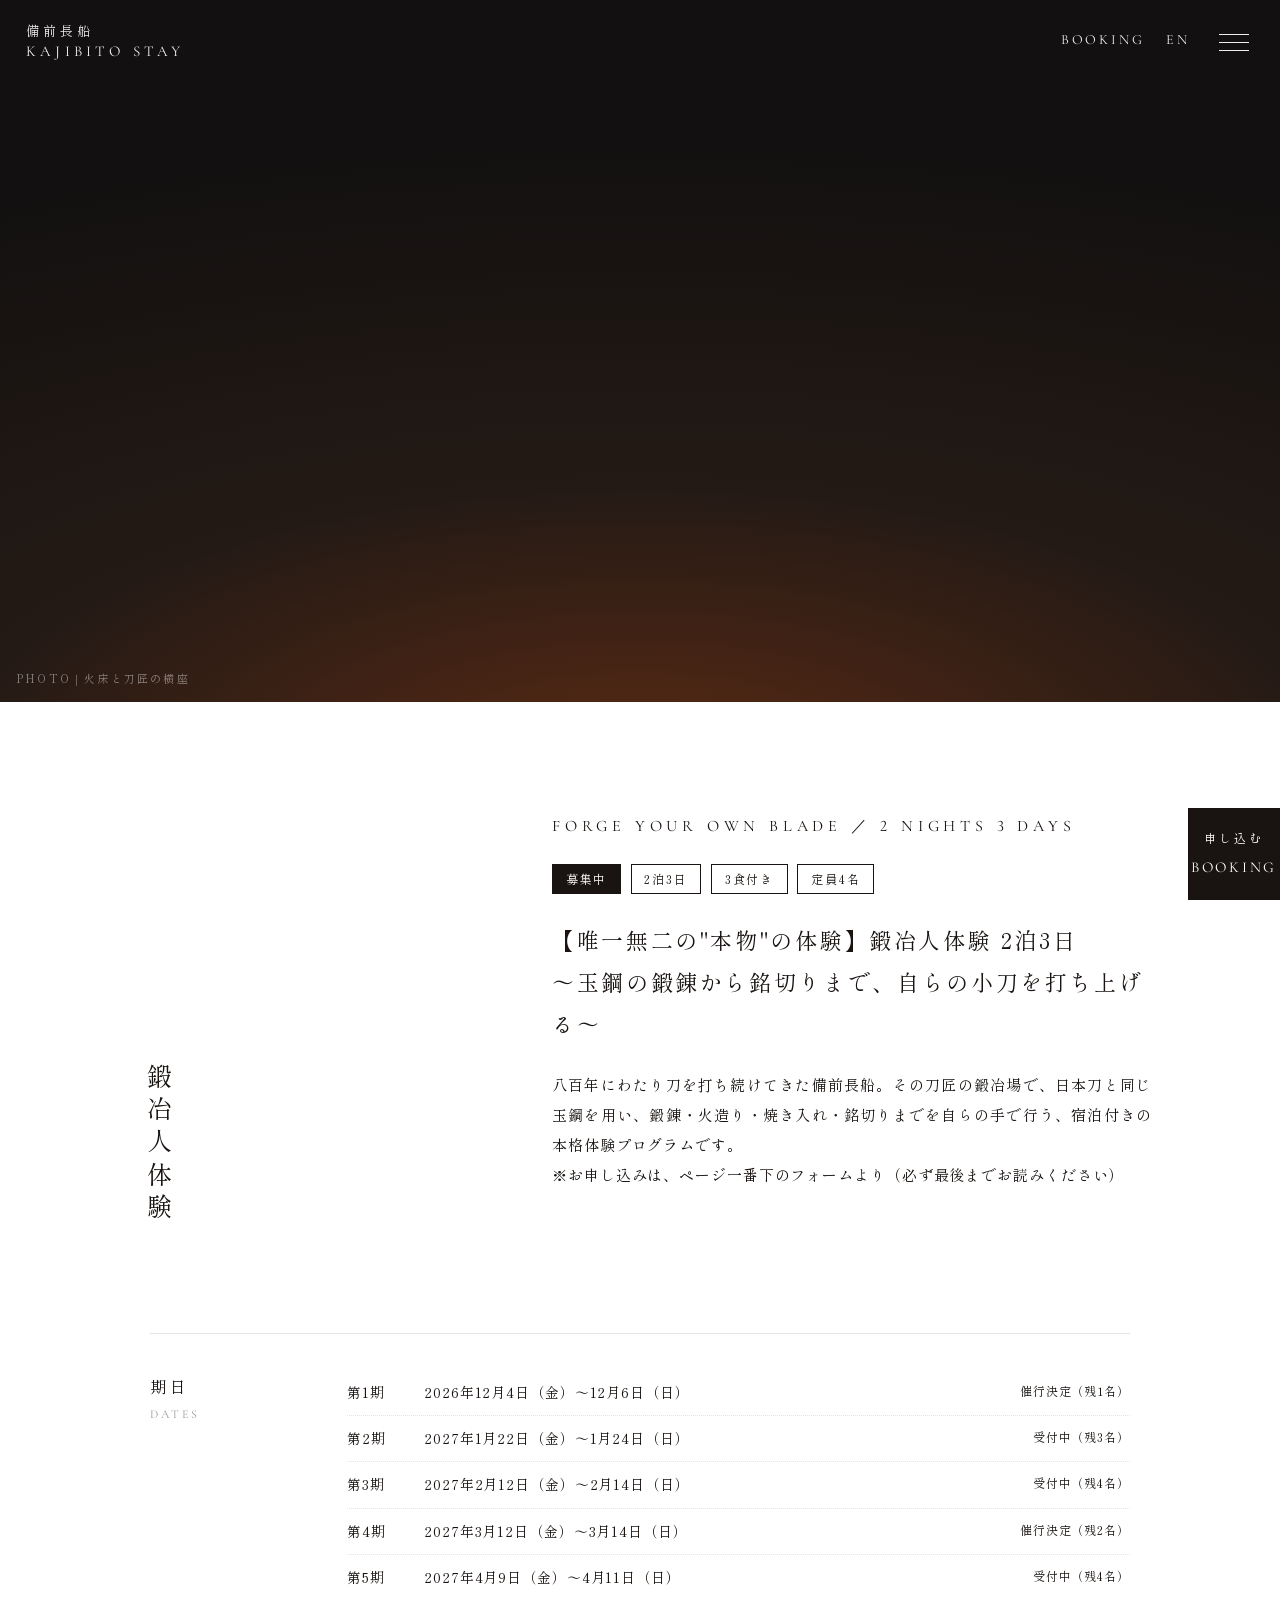
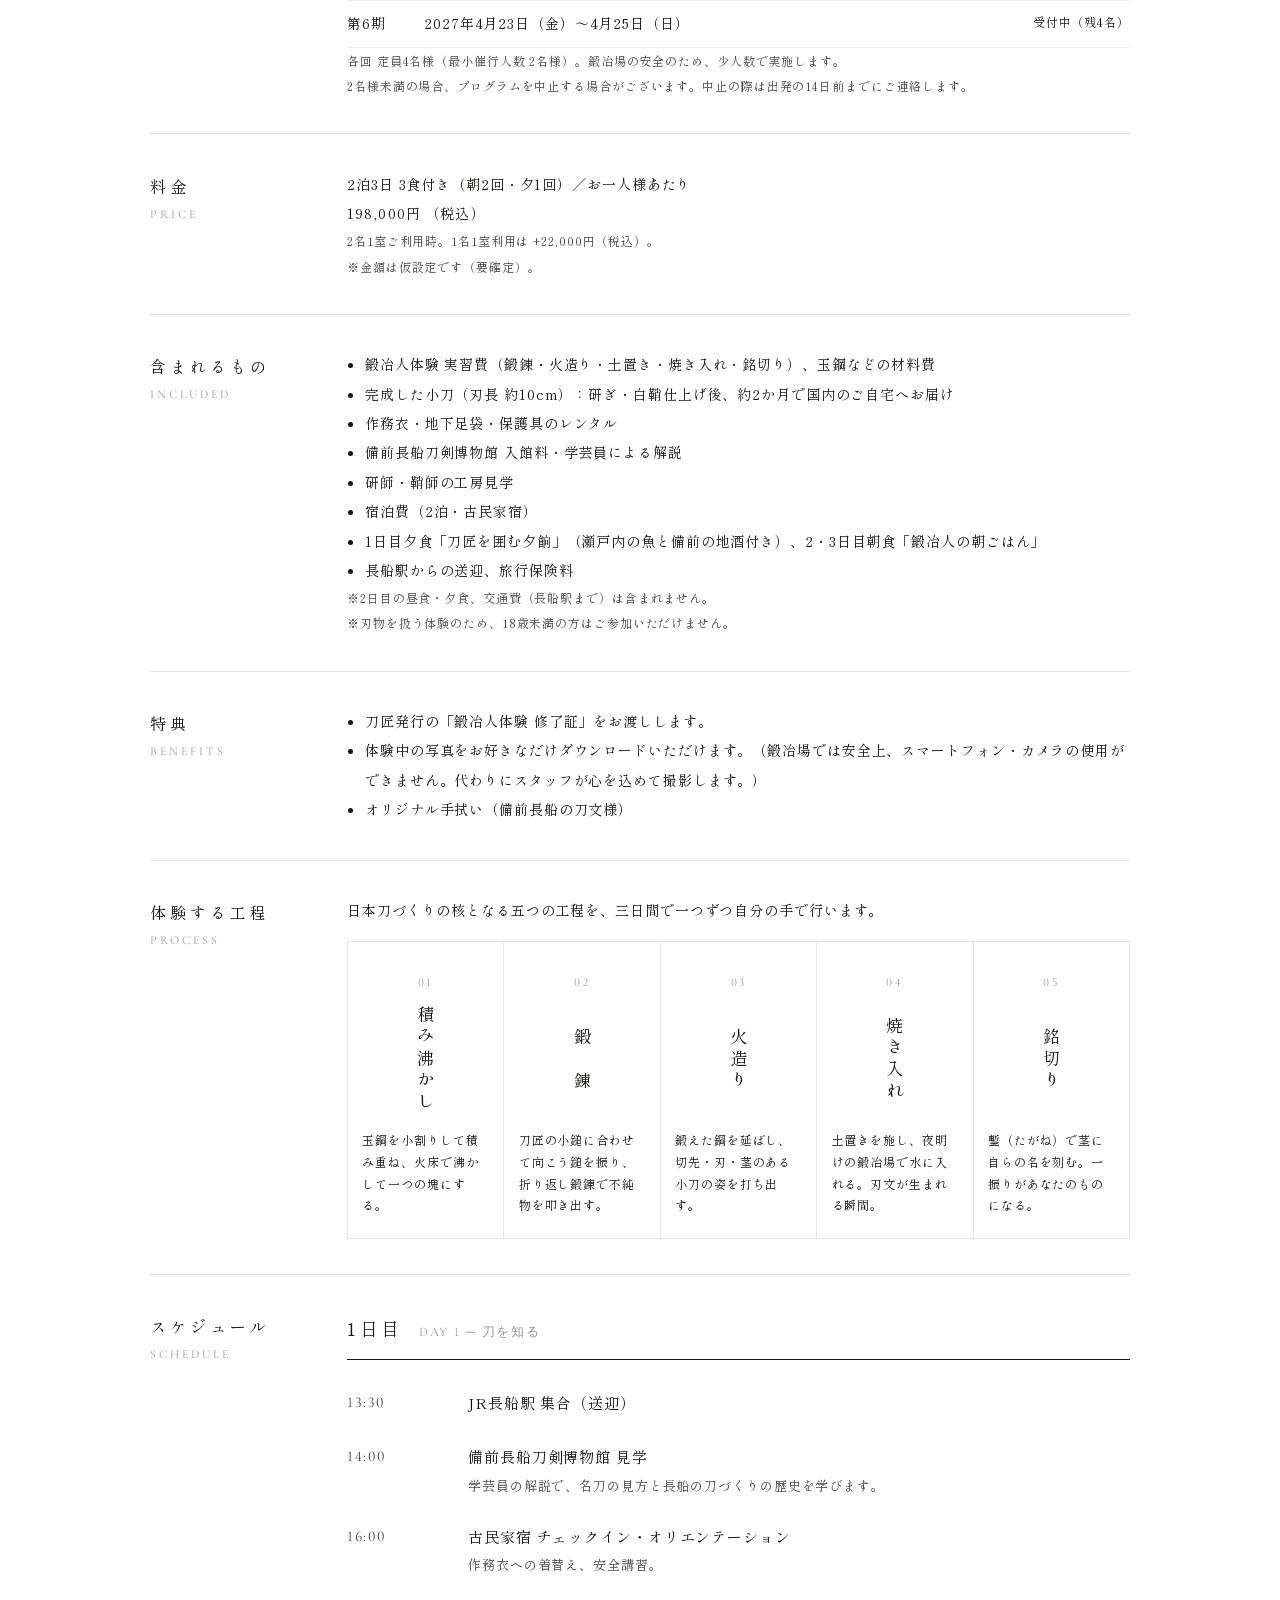
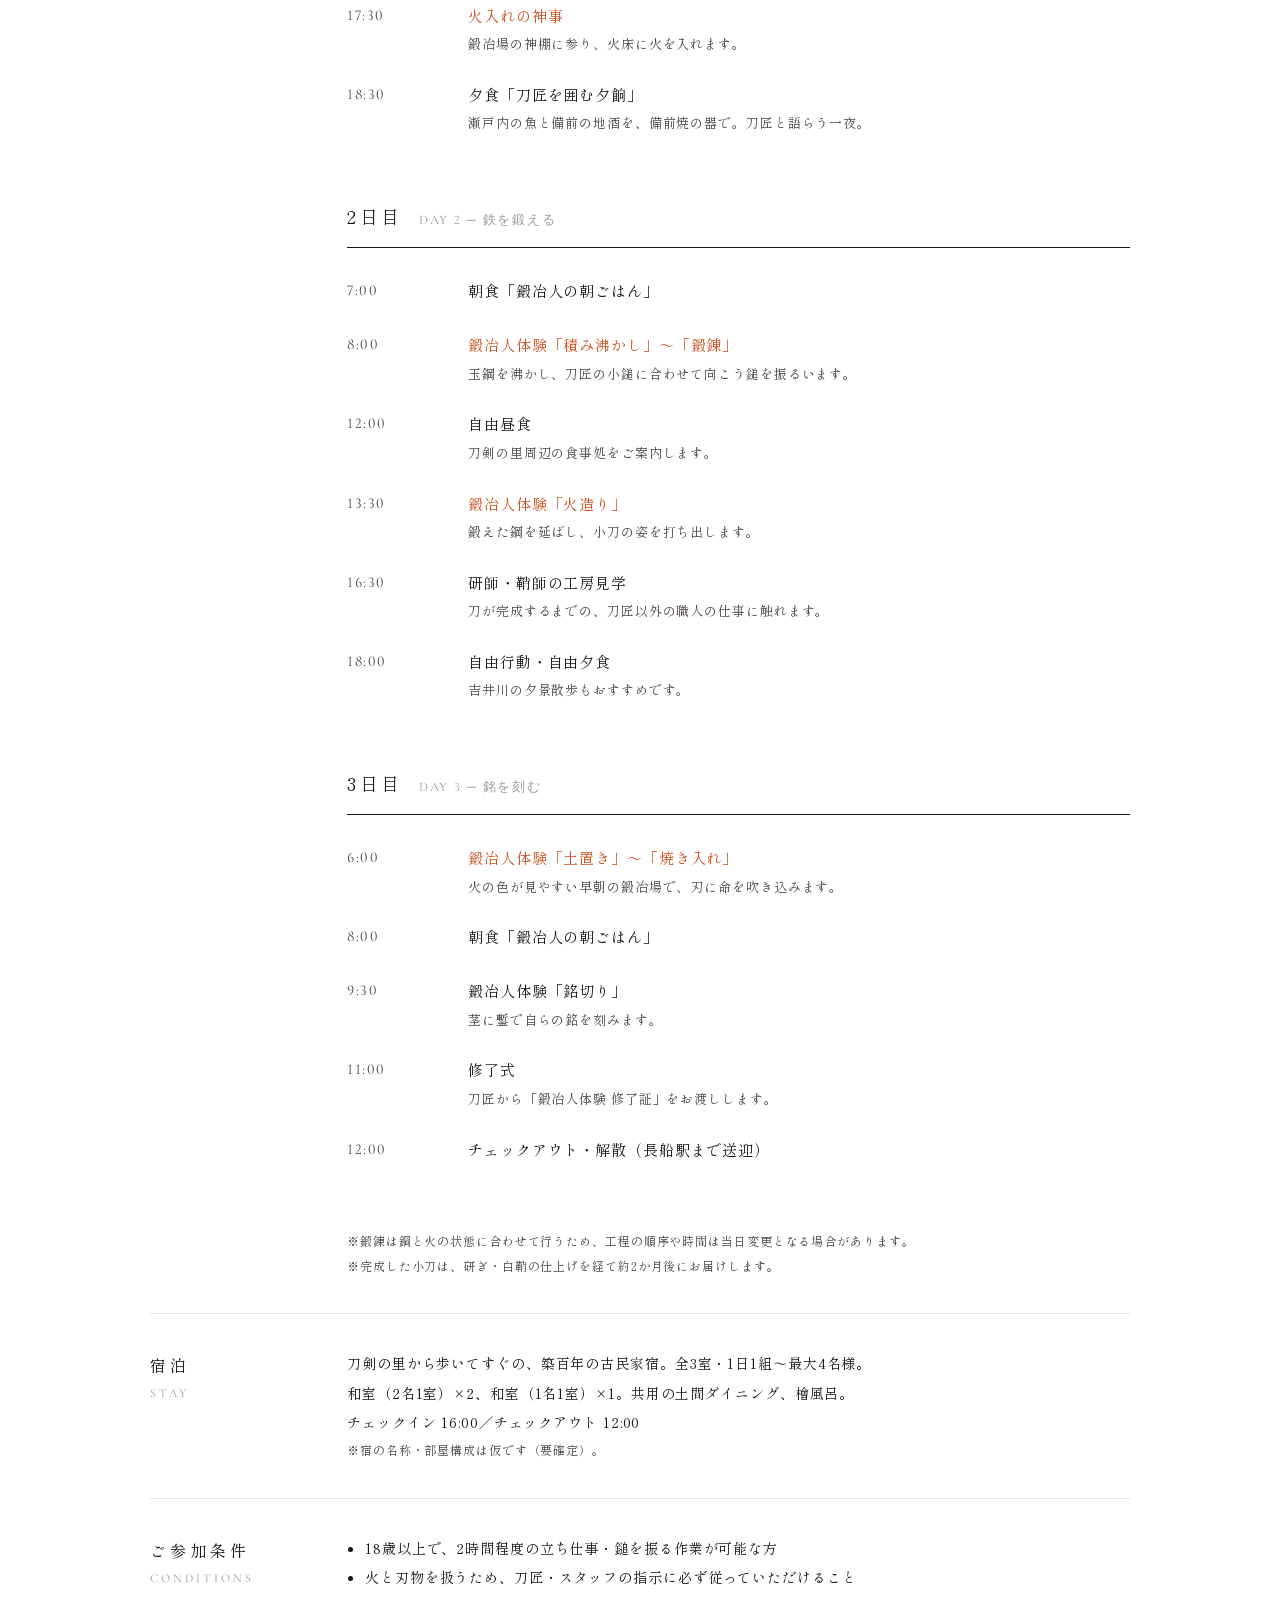
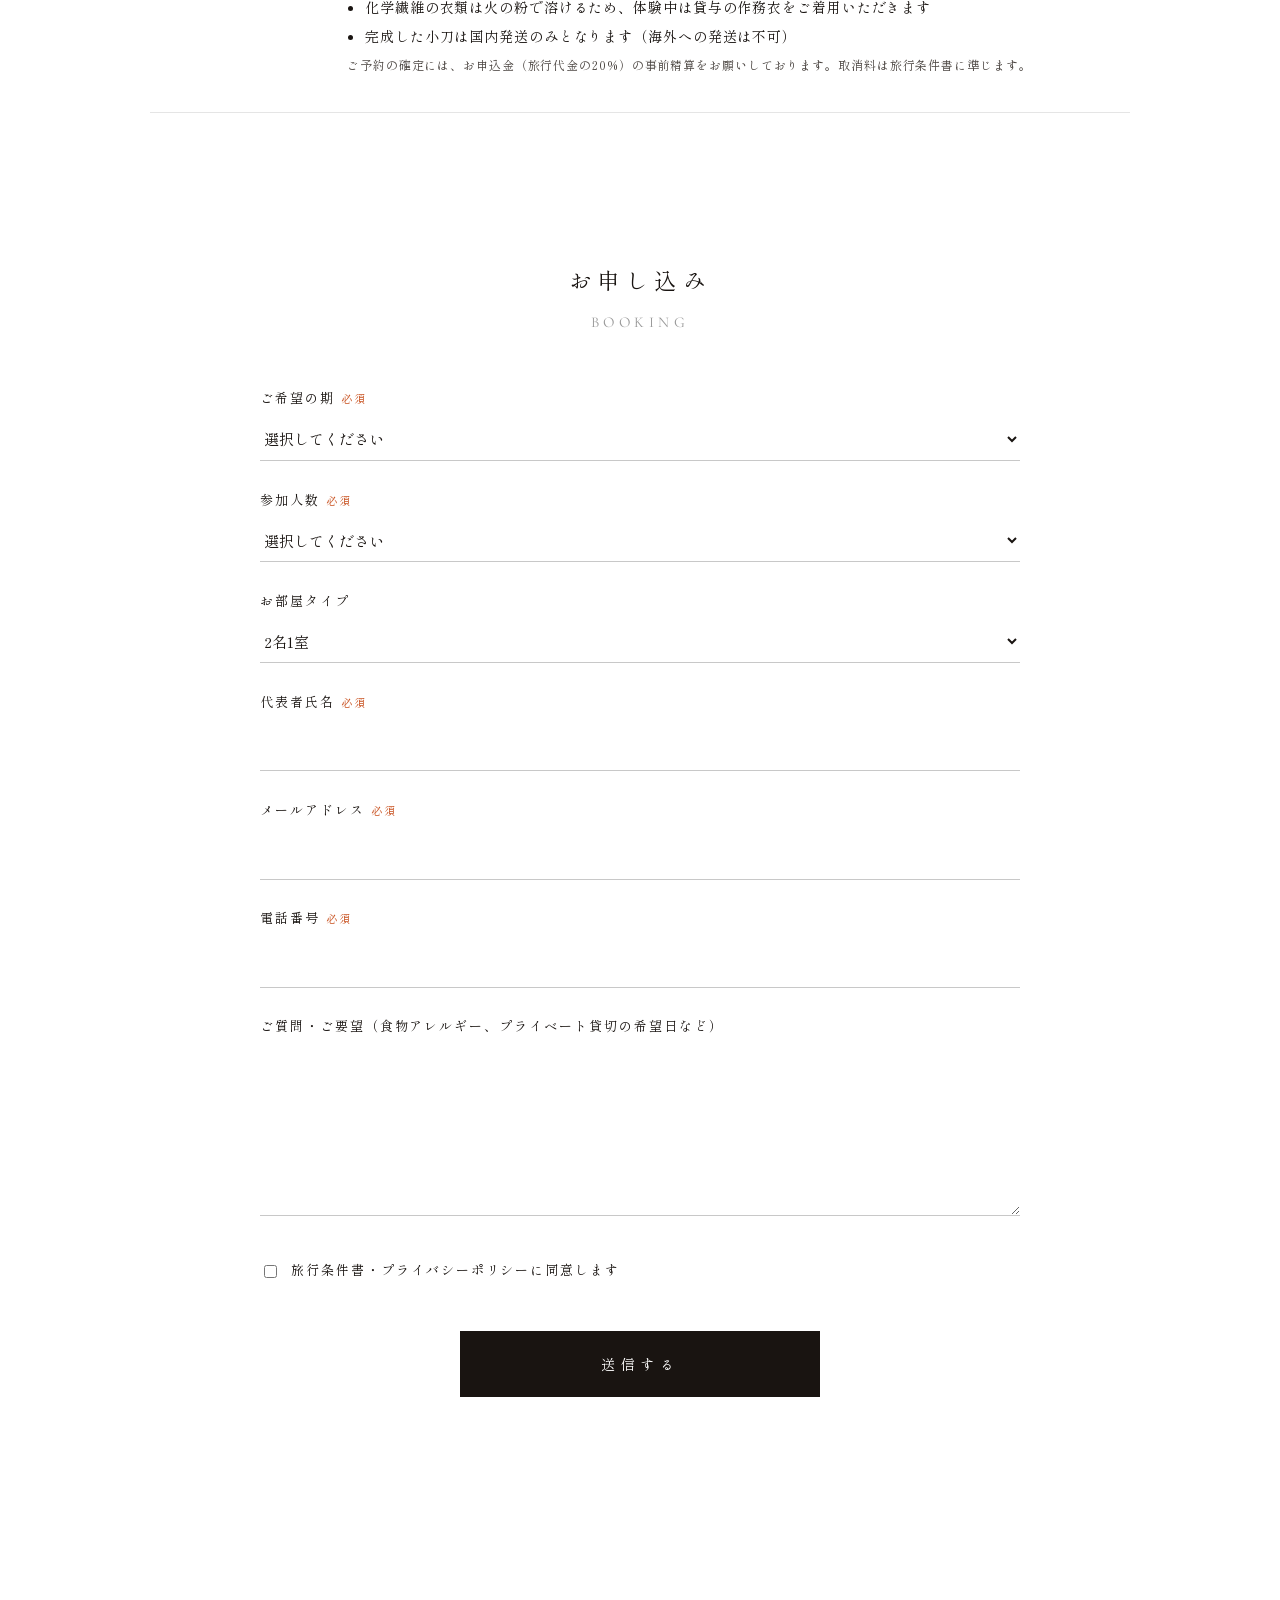
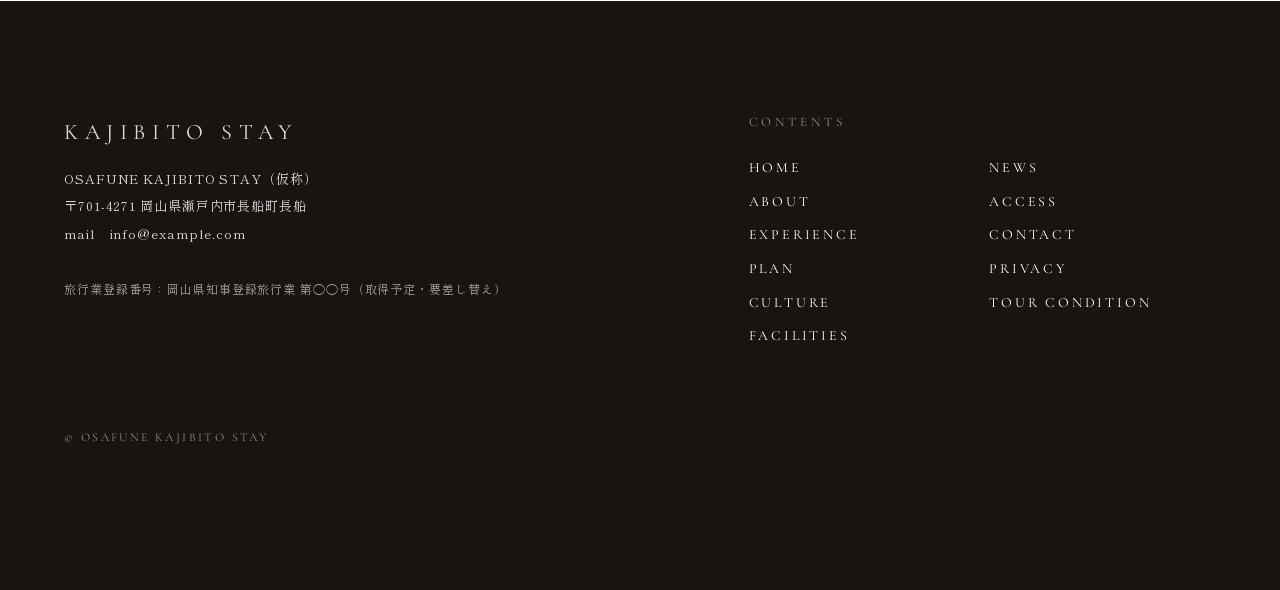
==== plan.html @ 9e9fef0a "備前長船 鍛冶人体験 2泊3日 販売サイト（初版） Co-Authored-By: Claude Opus 5.5 <noreply@anthropic.com>" ====
<!doctype html>
<html lang="ja">
<head>
<meta charset="utf-8">
<meta name="viewport" content="width=device-width, initial-scale=1">
<title>鍛冶人体験 2泊3日 | OSAFUNE KAJIBITO STAY</title>
<meta name="description" content="備前長船の刀匠の鍛冶場で玉鋼を鍛え、自らの小刀を打ち上げる2泊3日の宿泊付き体験プラン。日程・料金・スケジュール・お申し込み。">
<link rel="preconnect" href="https://fonts.googleapis.com">
<link rel="preconnect" href="https://fonts.gstatic.com" crossorigin>
<link href="https://fonts.googleapis.com/css2?family=Cormorant+Garamond:wght@400;500&family=Shippori+Mincho:wght@400;500&display=swap" rel="stylesheet">
<link rel="stylesheet" href="css/style.css">
</head>
<body>

<a class="logo-mark" href="index.html" aria-label="OSAFUNE KAJIBITO STAY ホーム">
  <span class="logo-ja">備前長船</span>
  <span class="logo-en">KAJIBITO STAY</span>
</a>
<nav class="top-links" aria-label="クイックリンク">
  <a href="#entry">BOOKING</a>
  <a href="#" title="英語版は準備中">EN</a>
</nav>

<input class="drawer-check" id="drawerCheck" type="checkbox">
<label class="drawer-icon" for="drawerCheck" aria-label="メニュー"><span></span></label>
<label class="drawer-overlay" for="drawerCheck"></label>
<nav class="drawer-menu" aria-label="メインメニュー">
  <ul>
    <li><a href="index.html">HOME <small>トップ</small></a></li>
    <li><a href="index.html#about">ABOUT <small>鍛冶人ステイとは</small></a></li>
    <li><a href="index.html#experience">EXPERIENCE <small>鍛冶人体験</small></a></li>
    <li><a href="plan.html">PLAN <small>2泊3日プラン</small></a></li>
    <li><a href="index.html#culture">CULTURE <small>刀剣文化</small></a></li>
    <li><a href="index.html#facilities">FACILITIES <small>施設案内</small></a></li>
    <li><a href="index.html#news">NEWS <small>お知らせ</small></a></li>
    <li><a href="#entry">BOOKING <small>お申し込み</small></a></li>
    <li><a href="index.html#access">ACCESS <small>交通案内</small></a></li>
    <li><a href="#entry">CONTACT <small>お問い合わせ</small></a></li>
  </ul>
  <ul class="drawer-sns">
    <li><a href="#">instagram</a></li>
    <li><a href="#">facebook</a></li>
  </ul>
</nav>

<a id="booking-btn" href="#entry">
  <span class="b-ja">申し込む</span>
  <span class="b-en">BOOKING</span>
</a>

<main>

  <section class="page-hero">
    <div class="photo" style="--img:url(images/plan-hero.jpg)" data-label="PHOTO｜火床と刀匠の横座"></div>
  </section>

  <section class="page-head">
    <h2 class="tategaki-title fade">鍛冶人体験</h2>
    <div class="text-body fade">
      <p class="sub-en">FORGE YOUR OWN BLADE ／ 2 NIGHTS 3 DAYS</p>
      <div class="badge-row">
        <span class="badge fill">募集中</span>
        <span class="badge">2泊3日</span>
        <span class="badge">3食付き</span>
        <span class="badge">定員4名</span>
      </div>
      <h1>【唯一無二の"本物"の体験】鍛冶人体験 2泊3日<br>〜玉鋼の鍛錬から銘切りまで、自らの小刀を打ち上げる〜</h1>
      <p class="lead">
        八百年にわたり刀を打ち続けてきた備前長船。その刀匠の鍛冶場で、日本刀と同じ玉鋼を用い、鍛錬・火造り・焼き入れ・銘切りまでを自らの手で行う、宿泊付きの本格体験プログラムです。<br>
        ※お申し込みは、ページ一番下のフォームより（必ず最後までお読みください）
      </p>
    </div>
  </section>

  <div class="detail">

    <div class="detail-row fade" id="term">
      <h2>期日<small>DATES</small></h2>
      <div>
        <ul class="term-list">
          <li><span>第1期</span><span>2026年12月4日（金）〜12月6日（日）</span><span class="state">催行決定（残1名）</span></li>
          <li><span>第2期</span><span>2027年1月22日（金）〜1月24日（日）</span><span class="state">受付中（残3名）</span></li>
          <li><span>第3期</span><span>2027年2月12日（金）〜2月14日（日）</span><span class="state">受付中（残4名）</span></li>
          <li><span>第4期</span><span>2027年3月12日（金）〜3月14日（日）</span><span class="state">催行決定（残2名）</span></li>
          <li><span>第5期</span><span>2027年4月9日（金）〜4月11日（日）</span><span class="state">受付中（残4名）</span></li>
          <li><span>第6期</span><span>2027年4月23日（金）〜4月25日（日）</span><span class="state">受付中（残4名）</span></li>
        </ul>
        <p class="note">各回 定員4名様（最小催行人数 2名様）。鍛冶場の安全のため、少人数で実施します。<br>2名様未満の場合、プログラムを中止する場合がございます。中止の際は出発の14日前までにご連絡します。</p>
      </div>
    </div>

    <div class="detail-row fade">
      <h2>料金<small>PRICE</small></h2>
      <div>
        <p>2泊3日 3食付き（朝2回・夕1回）／お一人様あたり</p>
        <p class="price">198,000円<small>（税込）</small></p>
        <p class="note">2名1室ご利用時。1名1室利用は +22,000円（税込）。<br>※金額は仮設定です（要確定）。</p>
      </div>
    </div>

    <div class="detail-row fade">
      <h2>含まれるもの<small>INCLUDED</small></h2>
      <div>
        <ul>
          <li>鍛冶人体験 実習費（鍛錬・火造り・土置き・焼き入れ・銘切り）、玉鋼などの材料費</li>
          <li>完成した小刀（刃長 約10cm）：研ぎ・白鞘仕上げ後、約2か月で国内のご自宅へお届け</li>
          <li>作務衣・地下足袋・保護具のレンタル</li>
          <li>備前長船刀剣博物館 入館料・学芸員による解説</li>
          <li>研師・鞘師の工房見学</li>
          <li>宿泊費（2泊・古民家宿）</li>
          <li>1日目夕食「刀匠を囲む夕餉」（瀬戸内の魚と備前の地酒付き）、2・3日目朝食「鍛冶人の朝ごはん」</li>
          <li>長船駅からの送迎、旅行保険料</li>
        </ul>
        <p class="note">※2日目の昼食・夕食、交通費（長船駅まで）は含まれません。<br>※刃物を扱う体験のため、18歳未満の方はご参加いただけません。</p>
      </div>
    </div>

    <div class="detail-row fade">
      <h2>特典<small>BENEFITS</small></h2>
      <div>
        <ul>
          <li>刀匠発行の「鍛冶人体験 修了証」をお渡しします。</li>
          <li>体験中の写真をお好きなだけダウンロードいただけます。（鍛冶場では安全上、スマートフォン・カメラの使用ができません。代わりにスタッフが心を込めて撮影します。）</li>
          <li>オリジナル手拭い（備前長船の刀文様）</li>
        </ul>
      </div>
    </div>

    <div class="detail-row fade">
      <h2>体験する工程<small>PROCESS</small></h2>
      <div>
        <p>日本刀づくりの核となる五つの工程を、三日間で一つずつ自分の手で行います。</p>
        <div class="process">
          <div><span class="num">01</span><h4>積み沸かし</h4><p>玉鋼を小割りして積み重ね、火床で沸かして一つの塊にする。</p></div>
          <div><span class="num">02</span><h4>鍛　錬</h4><p>刀匠の小鎚に合わせて向こう鎚を振り、折り返し鍛錬で不純物を叩き出す。</p></div>
          <div><span class="num">03</span><h4>火造り</h4><p>鍛えた鋼を延ばし、切先・刃・茎のある小刀の姿を打ち出す。</p></div>
          <div><span class="num">04</span><h4>焼き入れ</h4><p>土置きを施し、夜明けの鍛冶場で水に入れる。刃文が生まれる瞬間。</p></div>
          <div><span class="num">05</span><h4>銘切り</h4><p>鏨（たがね）で茎に自らの名を刻む。一振りがあなたのものになる。</p></div>
        </div>
      </div>
    </div>

    <div class="detail-row fade" id="schedule">
      <h2>スケジュール<small>SCHEDULE</small></h2>
      <div>
        <div class="schedule-day">
          <h3>1日目 <span class="en">DAY 1 ─ 刀を知る</span></h3>
          <ul class="tl">
            <li><time>13:30</time><div><strong>JR長船駅 集合（送迎）</strong></div></li>
            <li><time>14:00</time><div><strong>備前長船刀剣博物館 見学</strong><span>学芸員の解説で、名刀の見方と長船の刀づくりの歴史を学びます。</span></div></li>
            <li><time>16:00</time><div><strong>古民家宿 チェックイン・オリエンテーション</strong><span>作務衣への着替え、安全講習。</span></div></li>
            <li class="ember"><time>17:30</time><div><strong>火入れの神事</strong><span>鍛冶場の神棚に参り、火床に火を入れます。</span></div></li>
            <li><time>18:30</time><div><strong>夕食「刀匠を囲む夕餉」</strong><span>瀬戸内の魚と備前の地酒を、備前焼の器で。刀匠と語らう一夜。</span></div></li>
          </ul>
        </div>
        <div class="schedule-day">
          <h3>2日目 <span class="en">DAY 2 ─ 鉄を鍛える</span></h3>
          <ul class="tl">
            <li><time>7:00</time><div><strong>朝食「鍛冶人の朝ごはん」</strong></div></li>
            <li class="ember"><time>8:00</time><div><strong>鍛冶人体験「積み沸かし」〜「鍛錬」</strong><span>玉鋼を沸かし、刀匠の小鎚に合わせて向こう鎚を振るいます。</span></div></li>
            <li><time>12:00</time><div><strong>自由昼食</strong><span>刀剣の里周辺の食事処をご案内します。</span></div></li>
            <li class="ember"><time>13:30</time><div><strong>鍛冶人体験「火造り」</strong><span>鍛えた鋼を延ばし、小刀の姿を打ち出します。</span></div></li>
            <li><time>16:30</time><div><strong>研師・鞘師の工房見学</strong><span>刀が完成するまでの、刀匠以外の職人の仕事に触れます。</span></div></li>
            <li><time>18:00</time><div><strong>自由行動・自由夕食</strong><span>吉井川の夕景散歩もおすすめです。</span></div></li>
          </ul>
        </div>
        <div class="schedule-day">
          <h3>3日目 <span class="en">DAY 3 ─ 銘を刻む</span></h3>
          <ul class="tl">
            <li class="ember"><time>6:00</time><div><strong>鍛冶人体験「土置き」〜「焼き入れ」</strong><span>火の色が見やすい早朝の鍛冶場で、刃に命を吹き込みます。</span></div></li>
            <li><time>8:00</time><div><strong>朝食「鍛冶人の朝ごはん」</strong></div></li>
            <li><time>9:30</time><div><strong>鍛冶人体験「銘切り」</strong><span>茎に鏨で自らの銘を刻みます。</span></div></li>
            <li><time>11:00</time><div><strong>修了式</strong><span>刀匠から「鍛冶人体験 修了証」をお渡しします。</span></div></li>
            <li><time>12:00</time><div><strong>チェックアウト・解散（長船駅まで送迎）</strong></div></li>
          </ul>
        </div>
        <p class="note">※鍛錬は鋼と火の状態に合わせて行うため、工程の順序や時間は当日変更となる場合があります。<br>※完成した小刀は、研ぎ・白鞘の仕上げを経て約2か月後にお届けします。</p>
      </div>
    </div>

    <div class="detail-row fade" id="stay">
      <h2>宿泊<small>STAY</small></h2>
      <div>
        <p>刀剣の里から歩いてすぐの、築百年の古民家宿。全3室・1日1組〜最大4名様。<br>和室（2名1室）×2、和室（1名1室）×1。共用の土間ダイニング、檜風呂。<br>チェックイン 16:00／チェックアウト 12:00</p>
        <p class="note">※宿の名称・部屋構成は仮です（要確定）。</p>
      </div>
    </div>

    <div class="detail-row fade">
      <h2>ご参加条件<small>CONDITIONS</small></h2>
      <div>
        <ul>
          <li>18歳以上で、2時間程度の立ち仕事・鎚を振る作業が可能な方</li>
          <li>火と刃物を扱うため、刀匠・スタッフの指示に必ず従っていただけること</li>
          <li>化学繊維の衣類は火の粉で溶けるため、体験中は貸与の作務衣をご着用いただきます</li>
          <li>完成した小刀は国内発送のみとなります（海外への発送は不可）</li>
        </ul>
        <p class="note">ご予約の確定には、お申込金（旅行代金の20%）の事前精算をお願いしております。取消料は旅行条件書に準じます。</p>
      </div>
    </div>

  </div>

  <!-- ===== 申込フォーム ===== -->
  <section class="form fade" id="entry">
    <h2>お申し込み</h2>
    <p class="sub-en">BOOKING</p>
    <form id="entryForm" novalidate>
      <label for="f-term">ご希望の期<em>必須</em></label>
      <select id="f-term" name="term" required>
        <option value="">選択してください</option>
        <option>第1期　2026年12月4日（金）〜12月6日（日）</option>
        <option>第2期　2027年1月22日（金）〜1月24日（日）</option>
        <option>第3期　2027年2月12日（金）〜2月14日（日）</option>
        <option>第4期　2027年3月12日（金）〜3月14日（日）</option>
        <option>第5期　2027年4月9日（金）〜4月11日（日）</option>
        <option>第6期　2027年4月23日（金）〜4月25日（日）</option>
        <option>プライベート貸切（希望日をご記入ください）</option>
      </select>

      <label for="f-num">参加人数<em>必須</em></label>
      <select id="f-num" name="num" required>
        <option value="">選択してください</option>
        <option>1名</option><option>2名</option><option>3名</option><option>4名</option>
      </select>

      <label for="f-room">お部屋タイプ</label>
      <select id="f-room" name="room">
        <option>2名1室</option>
        <option>1名1室（+22,000円）</option>
      </select>

      <label for="f-name">代表者氏名<em>必須</em></label>
      <input id="f-name" name="name" type="text" autocomplete="name" required>

      <label for="f-mail">メールアドレス<em>必須</em></label>
      <input id="f-mail" name="email" type="email" autocomplete="email" required>

      <label for="f-tel">電話番号<em>必須</em></label>
      <input id="f-tel" name="tel" type="tel" autocomplete="tel" required>

      <label for="f-msg">ご質問・ご要望（食物アレルギー、プライベート貸切の希望日など）</label>
      <textarea id="f-msg" name="message" rows="5"></textarea>

      <div class="check">
        <input id="f-agree" type="checkbox" required>
        <label for="f-agree" style="margin:0">旅行条件書・プライバシーポリシーに同意します</label>
      </div>

      <button class="btn" type="submit">送信する</button>
      <p class="form-msg" id="formMsg" role="status"></p>
    </form>
  </section>

</main>

<footer class="footer">
  <div class="footer-inner">
    <div>
      <p class="f-logo">KAJIBITO STAY</p>
      <p>OSAFUNE KAJIBITO STAY（仮称）<br>〒701-4271 岡山県瀬戸内市長船町長船<br>mail　info@example.com</p>
      <p class="license">旅行業登録番号：岡山県知事登録旅行業 第◯◯号（取得予定・要差し替え）</p>
    </div>
    <div>
      <h4>CONTENTS</h4>
      <ul>
        <li><a href="index.html">HOME</a></li>
        <li><a href="index.html#about">ABOUT</a></li>
        <li><a href="index.html#experience">EXPERIENCE</a></li>
        <li><a href="plan.html">PLAN</a></li>
        <li><a href="index.html#culture">CULTURE</a></li>
        <li><a href="index.html#facilities">FACILITIES</a></li>
        <li><a href="index.html#news">NEWS</a></li>
        <li><a href="index.html#access">ACCESS</a></li>
        <li><a href="#entry">CONTACT</a></li>
        <li><a href="#">PRIVACY</a></li>
        <li><a href="#">TOUR CONDITION</a></li>
      </ul>
    </div>
  </div>
  <p class="copy">© OSAFUNE KAJIBITO STAY</p>
</footer>

<script src="js/main.js"></script>
</body>
</html>
---- css/style.css ----
/* ==========================================================
   OSAFUNE KAJIBITO STAY（仮称）
   構成・トーン: kurabitostay.com を参照（白地・墨色・明朝・縦書き見出し）
   ========================================================== */

:root {
  --ink: #191411;          /* 墨 */
  --ink-soft: #4a4440;
  --mute: #999;
  --line: #e5e5e5;
  --paper: #ffffff;
  --paper-warm: #f7f5f2;   /* 生成り */
  --steel: #2b2f33;        /* 玉鋼 */
  --ember: #c8501e;        /* 火床の色（ごく一部のみ） */
  --serif: "Shippori Mincho", "YuMincho", "Yu Mincho", "Hiragino Mincho ProN", serif;
  --en: "Cormorant Garamond", "Baskerville", "Times New Roman", serif;
  --gutter: 5vw;
}

*, *::before, *::after { box-sizing: border-box; }
html { scroll-behavior: smooth; -webkit-text-size-adjust: 100%; }
body {
  margin: 0;
  background: var(--paper);
  color: var(--ink);
  font-family: var(--serif);
  font-weight: 400;
  font-size: 15px;
  line-height: 2;
  letter-spacing: 0.06em;
  overflow-x: hidden;
}
img { max-width: 100%; display: block; }
a { color: inherit; text-decoration: none; transition: color .3s, opacity .3s; }
a:hover { color: var(--mute); }
h1, h2, h3, h4, h5, p { margin: 0; font-weight: 400; }
::selection { background: var(--ink); color: #fff; }
.en { font-family: var(--en); letter-spacing: 0.14em; }
body { font-variant-numeric: lining-nums; }

/* ---------- 写真枠（images/ に同名ファイルを置くと自動で差し替わる） ---------- */
.photo {
  position: relative;
  background-color: var(--steel);
  background-image: var(--img), radial-gradient(120% 90% at 50% 110%, #5a2a14 0%, #241a15 45%, #121010 100%);
  background-size: cover;
  background-position: center;
  overflow: hidden;
}
.photo[data-label]::after {
  content: attr(data-label);
  position: absolute; left: 1rem; bottom: .8rem;
  font-size: 11px; letter-spacing: .2em; color: rgba(255,255,255,.45);
  pointer-events: none;
}
.photo.has-img::after { display: none; }

/* ---------- 固定 UI ---------- */
.logo-mark {
  position: fixed; top: 22px; left: 26px; z-index: 900;
  display: flex; flex-direction: column; align-items: flex-start; gap: 2px;
  mix-blend-mode: difference; color: #fff;
}
.logo-mark .logo-ja { font-size: 13px; letter-spacing: .3em; line-height: 1.4; }
.logo-mark .logo-en { font-family: var(--en); font-size: 15px; letter-spacing: .28em; line-height: 1.2; }
.logo-mark:hover { color: #fff; opacity: .7; }

.top-links {
  position: fixed; top: 26px; right: 90px; z-index: 900;
  display: flex; gap: 22px; font-family: var(--en); font-size: 14px; letter-spacing: .2em;
  mix-blend-mode: difference; color: #fff;
}
.top-links a:hover { color: #fff; opacity: .6; }

/* ドロワー */
.drawer-check { display: none; }
.drawer-icon {
  position: fixed; top: 18px; right: 22px; z-index: 1001;
  width: 48px; height: 48px; cursor: pointer;
  display: flex; align-items: center; justify-content: center;
  mix-blend-mode: difference;
}
.drawer-icon span, .drawer-icon span::before, .drawer-icon span::after {
  content: ""; display: block; width: 30px; height: 1px; background: #fff;
  position: relative; transition: transform .4s, background .4s;
}
.drawer-icon span::before { position: absolute; top: -8px; }
.drawer-icon span::after { position: absolute; top: 8px; }
.drawer-check:checked ~ .drawer-icon span { background: transparent; }
.drawer-check:checked ~ .drawer-icon span::before { transform: translateY(8px) rotate(30deg); }
.drawer-check:checked ~ .drawer-icon span::after { transform: translateY(-8px) rotate(-30deg); }
.drawer-overlay {
  position: fixed; inset: 0; z-index: 999; background: rgba(25,20,17,.5);
  opacity: 0; pointer-events: none; transition: opacity .5s;
}
.drawer-menu {
  position: fixed; top: 0; right: 0; z-index: 1000;
  width: min(420px, 100vw); height: 100vh; overflow-y: auto;
  background: var(--ink); color: #fff;
  padding: 110px 56px 60px;
  transform: translateX(100%); transition: transform .6s cubic-bezier(.7,0,.2,1);
}
.drawer-check:checked ~ .drawer-overlay { opacity: 1; pointer-events: auto; }
.drawer-check:checked ~ .drawer-menu { transform: none; }
.drawer-menu ul { list-style: none; margin: 0; padding: 0; }
.drawer-menu li a {
  display: flex; justify-content: space-between; align-items: baseline;
  font-family: var(--en); font-size: 19px; letter-spacing: .22em; line-height: 2.5;
}
.drawer-menu li a small { font-family: var(--serif); font-size: 11px; letter-spacing: .2em; opacity: .5; }
.drawer-menu li a:hover { color: var(--mute); }
.drawer-menu .drawer-sns { margin-top: 40px; font-size: 14px; }
.drawer-menu .drawer-sns a { font-size: 14px; line-height: 2.2; }

/* 右下の予約ボタン */
#booking-btn {
  position: fixed; right: 0; bottom: 0; z-index: 950;
  background: var(--ink); color: #fff;
  width: 92px; height: 92px;
  display: flex; flex-direction: column; align-items: center; justify-content: center; gap: 2px;
  transition: background .3s;
}
#booking-btn:hover { background: #3a332e; color: #fff; }
#booking-btn .b-ja { font-size: 12px; letter-spacing: .25em; }
#booking-btn .b-en { font-family: var(--en); font-size: 15px; letter-spacing: .18em; }

/* スクロールダウン */
.scrolldown {
  position: absolute; left: 50%; bottom: 0; z-index: 5;
  width: 1px; height: 90px; overflow: hidden;
}
.scrolldown::before {
  content: ""; position: absolute; left: 0; top: -90px; width: 1px; height: 90px;
  background: #fff; animation: scrolldown 2.4s cubic-bezier(.6,0,.3,1) infinite;
}
.scrolldown-label {
  position: absolute; left: 50%; bottom: 100px; z-index: 5; transform: translateX(-50%);
  font-family: var(--en); font-size: 11px; letter-spacing: .3em; color: rgba(255,255,255,.75);
}
@keyframes scrolldown { 0% { top: -90px; } 60%, 100% { top: 90px; } }

/* ---------- ヒーロー ---------- */
.hero {
  position: relative; height: 100vh; min-height: 560px; max-height: 1200px; overflow: hidden;
  background: radial-gradient(90% 70% at 50% 120%, #6b2a10 0%, #2a1610 40%, #0d0b0a 85%);
}
.hero .photo, .hero video { position: absolute; inset: 0; width: 100%; height: 100%; object-fit: cover; }
.hero .photo { background-color: transparent; background-image: var(--img); }
.hero .photo::after { display: none; }
#sparks { position: absolute; inset: 0; width: 100%; height: 100%; }
.hero-veil { position: absolute; inset: 0; background: linear-gradient(180deg, rgba(0,0,0,.25), rgba(0,0,0,0) 30%, rgba(0,0,0,.35)); }
.hero-copy {
  position: absolute; top: 50%; left: 50%; transform: translate(-50%, -50%); z-index: 4;
  writing-mode: vertical-rl; color: #fff;
  font-size: clamp(24px, 3.2vw, 36px); line-height: 2.4; letter-spacing: .3em;
  text-shadow: 0 0 30px rgba(0,0,0,.4);
}
.hero-copy span { display: block; opacity: 0; animation: fadeUp 1.6s ease forwards; }
.hero-copy span:nth-child(1) { animation-delay: .6s; }
.hero-copy span:nth-child(2) { animation-delay: 1.3s; padding-top: 1.2em; }
.hero-copy span:nth-child(3) { animation-delay: 2.0s; padding-top: 2.4em; }
.movie-btn {
  position: absolute; right: 120px; bottom: 34px; z-index: 5;
  display: flex; align-items: center; gap: 12px; color: #fff;
  font-family: var(--en); font-size: 12px; letter-spacing: .25em;
}
.movie-btn i {
  width: 42px; height: 42px; border: 1px solid rgba(255,255,255,.7); border-radius: 50%;
  display: grid; place-items: center;
}
.movie-btn i::before { content: ""; border-left: 8px solid #fff; border-top: 5px solid transparent; border-bottom: 5px solid transparent; margin-left: 3px; }
.movie-btn:hover { color: #fff; opacity: .7; }
@keyframes fadeUp { from { opacity: 0; transform: translateY(-12px); } to { opacity: 1; transform: none; } }

/* ---------- コンセプト（縦書き） ---------- */
.concept { padding: 22vh 0 24vh; display: flex; justify-content: center; }
.tategaki-concept {
  display: flex; flex-direction: row-reverse; align-items: flex-start; justify-content: center; gap: 3.2em;
}
.tategaki-concept h2, .tategaki-concept p { writing-mode: vertical-rl; white-space: nowrap; }
.tategaki-concept h2 { font-size: 26px; line-height: 2.5; letter-spacing: .3em; }
.tategaki-concept p { font-size: 15px; line-height: 2.6; letter-spacing: .28em; }

/* ---------- セクション共通 ---------- */
.section { padding: 0 0 22vh; }
.full-img { width: 100vw; height: 100vh; max-height: 1100px; margin-bottom: 14vh; }
.full-img.short { height: 72vh; }
.text-block {
  width: 90vw; margin: 0 0 12vh auto;
  display: flex; align-items: flex-start;
}
.tategaki-title {
  writing-mode: vertical-rl; font-size: 25px; line-height: 2.5; letter-spacing: .3em;
  margin: .3rem auto auto 0; white-space: nowrap;
}
.text-body { width: 60%; max-width: 600px; margin: 0 10vw 0 auto; }
.text-body .sub-en { font-family: var(--en); font-size: 16px; letter-spacing: .3em; margin-bottom: 1.4rem; }
.text-body p { margin-bottom: 2.2rem; text-align: justify; }

.more {
  display: inline-flex; align-items: center; gap: 18px; font-size: 13px; letter-spacing: .2em;
}
.more::after {
  content: ""; width: 64px; height: 7px;
  border-bottom: 1px solid currentColor; border-right: 1px solid currentColor;
  transform: skewX(45deg); transform-origin: bottom; transition: width .4s;
}
.more:hover::after { width: 90px; }

/* 横スクロールの募集カード */
.cards {
  width: 90vw; margin: 0 0 0 auto; padding-bottom: 30px;
  display: flex; gap: 2.5vw; overflow-x: auto; scroll-snap-type: x proximity;
  scrollbar-width: thin; scrollbar-color: var(--ink) var(--line);
}
.cards::-webkit-scrollbar { height: 2px; }
.cards::-webkit-scrollbar-track { background: var(--line); }
.cards::-webkit-scrollbar-thumb { background: var(--ink); }
.card { flex: 0 0 28%; scroll-snap-align: start; }
.card:last-child { margin-right: 5vw; }
.card-img { position: relative; aspect-ratio: 4 / 3; margin-bottom: 1.1rem; }
.card-img .photo { position: absolute; inset: 0; transition: transform 1s; }
.card-img { overflow: hidden; }
.card:hover .card-img .photo { transform: scale(1.04); }
.status {
  position: absolute; top: 0; right: 0; z-index: 2;
  writing-mode: vertical-rl; background: #fff; color: var(--ink);
  font-size: 14px; line-height: 1; padding: 10px; letter-spacing: .2em;
}
.status.closed { background: var(--ink); color: #fff; }
.card h3 { font-size: 15px; line-height: 1.8; margin-bottom: .8rem; }
.card .date {
  font-size: 13px; line-height: 1.6; margin-bottom: .45rem;
  display: flex; gap: .6em; color: var(--ink-soft);
}
.card .date::before {
  content: ""; flex: 0 0 12px; height: 12px; margin-top: .25em;
  border: 1px solid currentColor; border-top-width: 3px;
}
.card .date b { font-weight: 400; color: var(--ink); }

/* ---------- 3日間の流れ（トップ用ダイジェスト） ---------- */
.days {
  width: 90vw; max-width: 1180px; margin: 0 auto;
  display: grid; grid-template-columns: repeat(3, 1fr); gap: 4vw;
}
.day .photo { aspect-ratio: 3 / 4; margin-bottom: 1.6rem; }
.day .day-no { font-family: var(--en); font-size: 13px; letter-spacing: .3em; color: var(--mute); }
.day h3 { font-size: 20px; letter-spacing: .2em; margin: .2rem 0 .8rem; }
.day p { font-size: 14px; line-height: 2; text-align: justify; }

/* ---------- 施設 ---------- */
.facility-grid {
  width: 90vw; margin: 0 0 0 auto;
  display: grid; grid-template-columns: 1.4fr 1fr; gap: 2.5vw;
}
.facility-grid .photo:first-child { grid-row: span 2; min-height: 70vh; }
.facility-grid .photo { min-height: 34vh; }

/* ---------- NEWS ---------- */
.news-list { list-style: none; margin: 0 0 3rem; padding: 0; border-top: 1px solid var(--line); }
.news-list li { border-bottom: 1px solid var(--line); }
.news-list a { display: flex; justify-content: space-between; gap: 2rem; padding: 1.3rem 0; font-size: 14px; }
.news-list time { font-family: var(--en); letter-spacing: .15em; color: var(--mute); white-space: nowrap; }

/* ---------- ACCESS ---------- */
.access-map {
  width: 90vw; height: 60vh; margin: 0 0 0 auto;
  background: var(--paper-warm); border: 0; display: block;
}
.access-info dl { display: grid; grid-template-columns: 7em 1fr; gap: .4rem 1rem; margin: 0 0 2rem; font-size: 14px; }
.access-info dt { color: var(--mute); }
.access-info dd { margin: 0; }

/* ---------- LINK ---------- */
.links {
  width: 90vw; max-width: 1180px; margin: 0 auto;
  display: grid; grid-template-columns: repeat(3, 1fr); gap: 4vw;
}
.links .photo { aspect-ratio: 16 / 10; margin-bottom: 1.2rem; }
.links h3 { font-size: 16px; margin-bottom: .6rem; }
.links p { font-size: 13px; line-height: 2; color: var(--ink-soft); margin-bottom: 1rem; }

/* ---------- フッター ---------- */
.footer { background: var(--ink); color: #fff; padding: 12vh var(--gutter) 140px; }
.footer-inner { max-width: 1180px; margin: 0 auto; display: grid; grid-template-columns: 1.3fr 1fr; gap: 6vw; }
.footer .f-logo { font-family: var(--en); font-size: 22px; letter-spacing: .3em; margin-bottom: .6rem; }
.footer p { font-size: 13px; line-height: 2.1; opacity: .85; }
.footer .license { margin-top: 1.8rem; font-size: 12px; opacity: .6; }
.footer h4 { font-family: var(--en); letter-spacing: .3em; font-size: 13px; opacity: .5; margin-bottom: 1rem; }
.footer ul { list-style: none; margin: 0; padding: 0; columns: 2; font-family: var(--en); font-size: 14px; letter-spacing: .2em; line-height: 2.4; }
.footer a:hover { color: var(--mute); }
.footer .copy { max-width: 1180px; margin: 8vh auto 0; font-family: var(--en); font-size: 12px; letter-spacing: .2em; opacity: .5; }

/* ---------- 下層ページ（プラン詳細） ---------- */
.page-hero { position: relative; height: 78vh; min-height: 480px; }
.page-hero .photo { position: absolute; inset: 0; }
.page-head {
  width: 90vw; margin: 12vh 0 12vh auto; display: flex; align-items: flex-start;
}
.page-head .text-body h1 { font-size: 22px; line-height: 1.9; letter-spacing: .12em; margin-bottom: 1.6rem; }
.page-head .lead { font-size: 15px; }
.badge-row { display: flex; flex-wrap: wrap; gap: .6rem; margin-bottom: 1.6rem; }
.badge { border: 1px solid var(--ink); font-size: 12px; padding: .1rem .8rem; letter-spacing: .15em; }
.badge.fill { background: var(--ink); color: #fff; }

.detail { width: 84vw; max-width: 980px; margin: 0 auto 16vh; }
.detail-row { display: grid; grid-template-columns: 11em 1fr; border-top: 1px solid var(--line); padding: 2.2rem 0; gap: 2rem; }
.detail-row:last-child { border-bottom: 1px solid var(--line); }
.detail-row > h2 { font-size: 16px; letter-spacing: .25em; }
.detail-row > h2 small { display: block; font-family: var(--en); font-size: 12px; color: var(--mute); letter-spacing: .25em; }
.detail-row p, .detail-row li { font-size: 14px; line-height: 2.1; }
.detail-row ul { margin: 0; padding-left: 1.2em; }
.note { font-size: 12px !important; color: var(--ink-soft); }
.price { font-size: 30px; letter-spacing: .08em; line-height: 1.4; }
.price small { font-size: 14px; margin-left: .3em; }

.term-list { list-style: none; padding: 0 !important; }
.term-list li { display: grid; grid-template-columns: 4.5em 1fr auto; gap: 1em; border-bottom: 1px dotted var(--line); padding: .5rem 0; }
.term-list .state { font-size: 12px; }
.term-list .state.full { color: var(--mute); }

.schedule-day { margin-bottom: 3.2rem; }
.schedule-day h3 {
  display: flex; align-items: baseline; gap: 1rem; font-size: 18px; letter-spacing: .2em;
  padding-bottom: .8rem; margin-bottom: 1rem; border-bottom: 1px solid var(--ink);
}
.schedule-day h3 .en { font-size: 13px; color: var(--mute); }
.tl { list-style: none; padding: 0 !important; margin: 0; }
.tl li { display: grid; grid-template-columns: 7.5em 1fr; gap: 1rem; padding: .7rem 0; }
.tl time { font-family: var(--en); font-size: 15px; letter-spacing: .1em; color: var(--ink-soft); }
.tl strong { font-weight: 400; display: block; font-size: 15px; }
.tl span { display: block; font-size: 13px; color: var(--ink-soft); line-height: 1.95; }
.tl li.ember strong { color: var(--ember); }

.process {
  display: grid; grid-template-columns: repeat(5, 1fr); gap: 1px; background: var(--line);
  border: 1px solid var(--line); margin: 1rem 0 0;
}
.process div { background: #fff; padding: 1.4rem .9rem; text-align: center; }
.process .num { font-family: var(--en); font-size: 12px; color: var(--mute); letter-spacing: .2em; }
.process h4 { writing-mode: vertical-rl; margin: .6rem auto .8rem; font-size: 17px; letter-spacing: .3em; height: 6.6em; }
.process p { font-size: 12px !important; line-height: 1.8 !important; text-align: left; }

/* 申込フォーム */
.form { width: 84vw; max-width: 760px; margin: 0 auto 18vh; }
.form h2 { text-align: center; font-size: 22px; letter-spacing: .3em; margin-bottom: .4rem; }
.form .sub-en { text-align: center; font-family: var(--en); letter-spacing: .3em; color: var(--mute); margin-bottom: 3rem; }
.form label { display: block; font-size: 13px; letter-spacing: .15em; margin: 1.6rem 0 .4rem; }
.form label em { font-style: normal; font-size: 11px; color: var(--ember); margin-left: .6em; }
.form input, .form select, .form textarea {
  width: 100%; font: inherit; font-size: 15px; color: var(--ink);
  border: 0; border-bottom: 1px solid #c8c8c8; background: transparent; padding: .6rem 0; border-radius: 0;
}
.form input:focus, .form select:focus, .form textarea:focus { outline: none; border-color: var(--ink); }
.form .check { display: flex; gap: .7rem; align-items: flex-start; font-size: 13px; margin-top: 2rem; }
.form .check input { width: auto; margin-top: .55em; }
.btn {
  display: block; width: 100%; max-width: 360px; margin: 3rem auto 0;
  background: var(--ink); color: #fff; border: 0; padding: 1.2rem; cursor: pointer;
  font: inherit; font-size: 14px; letter-spacing: .4em; transition: background .3s;
}
.btn:hover { background: #3a332e; color: #fff; }
.form-msg { text-align: center; font-size: 13px; margin-top: 1.4rem; color: var(--ink-soft); min-height: 1.5em; }

/* ---------- フェードイン ---------- */
.fade { opacity: 0; transform: translateY(24px); transition: opacity 1.4s ease, transform 1.4s ease; }
.fade.is-in { opacity: 1; transform: none; }
@media (prefers-reduced-motion: reduce) {
  .fade { opacity: 1; transform: none; transition: none; }
  .hero-copy span { animation: none; opacity: 1; }
  .scrolldown::before { animation: none; }
}

/* ---------- タブレット ---------- */
@media (max-width: 960px) {
  .card { flex: 0 0 42%; }
  .days, .links { grid-template-columns: 1fr; gap: 9vh; }
  .day .photo { aspect-ratio: 4 / 3; }
  .process { grid-template-columns: repeat(5, minmax(0,1fr)); }
}

/* ---------- スマートフォン ---------- */
@media (max-width: 767px) {
  body { font-size: 14px; }
  .logo-mark { top: 18px; left: 16px; }
  .logo-mark .logo-en { font-size: 13px; }
  .top-links { display: none; }
  .drawer-icon { top: 10px; right: 8px; }
  .drawer-menu { padding: 90px 32px 60px; }
  #booking-btn { width: 74px; height: 74px; }
  #booking-btn .b-ja { font-size: 11px; }
  #booking-btn .b-en { font-size: 13px; }
  .movie-btn { right: auto; left: 16px; bottom: 24px; }
  .concept { padding: 16vh 16px 18vh; }
  .tategaki-concept { flex-direction: column; align-items: center; gap: 3rem; }
  .tategaki-concept h2 { font-size: 21px; line-height: 2.2; }
  .tategaki-concept p { font-size: 13px; letter-spacing: .16em; line-height: 2.1; }
  .full-img, .full-img.short { height: 62vh; margin-bottom: 9vh; }
  .text-block, .page-head { width: auto; margin: 0 16px 9vh; flex-direction: column; }
  .tategaki-title { margin: 0 auto 2.6rem; font-size: 22px; }
  .text-body { width: 100%; margin: 0; }
  .cards { width: auto; margin-left: 16px; gap: 5vw; }
  .card { flex: 0 0 80%; }
  .days, .links { width: auto; margin: 0 16px; }
  .facility-grid { width: auto; margin: 0 16px; grid-template-columns: 1fr; }
  .facility-grid .photo:first-child { grid-row: auto; min-height: 50vh; }
  .access-map { width: 100%; height: 44vh; }
  .news-list a { flex-direction: column; gap: .2rem; }
  .footer-inner { grid-template-columns: 1fr; }
  .detail { width: auto; margin: 0 16px 12vh; }
  .detail-row { grid-template-columns: 1fr; gap: 1rem; padding: 1.8rem 0; }
  .tl li { grid-template-columns: 6em 1fr; }
  .term-list li { grid-template-columns: 4em 1fr; }
  .term-list .state { grid-column: 2; }
  .process { grid-template-columns: 1fr; }
  .process div { display: grid; grid-template-columns: 3em 1fr; text-align: left; gap: .8rem; align-items: start; }
  .process h4 { writing-mode: horizontal-tb; height: auto; margin: 0 0 .3rem; grid-column: 2; }
  .process .num { grid-row: span 2; padding-top: .2rem; }
  .process p { grid-column: 2; }
  .form { width: auto; margin: 0 16px 14vh; }
}
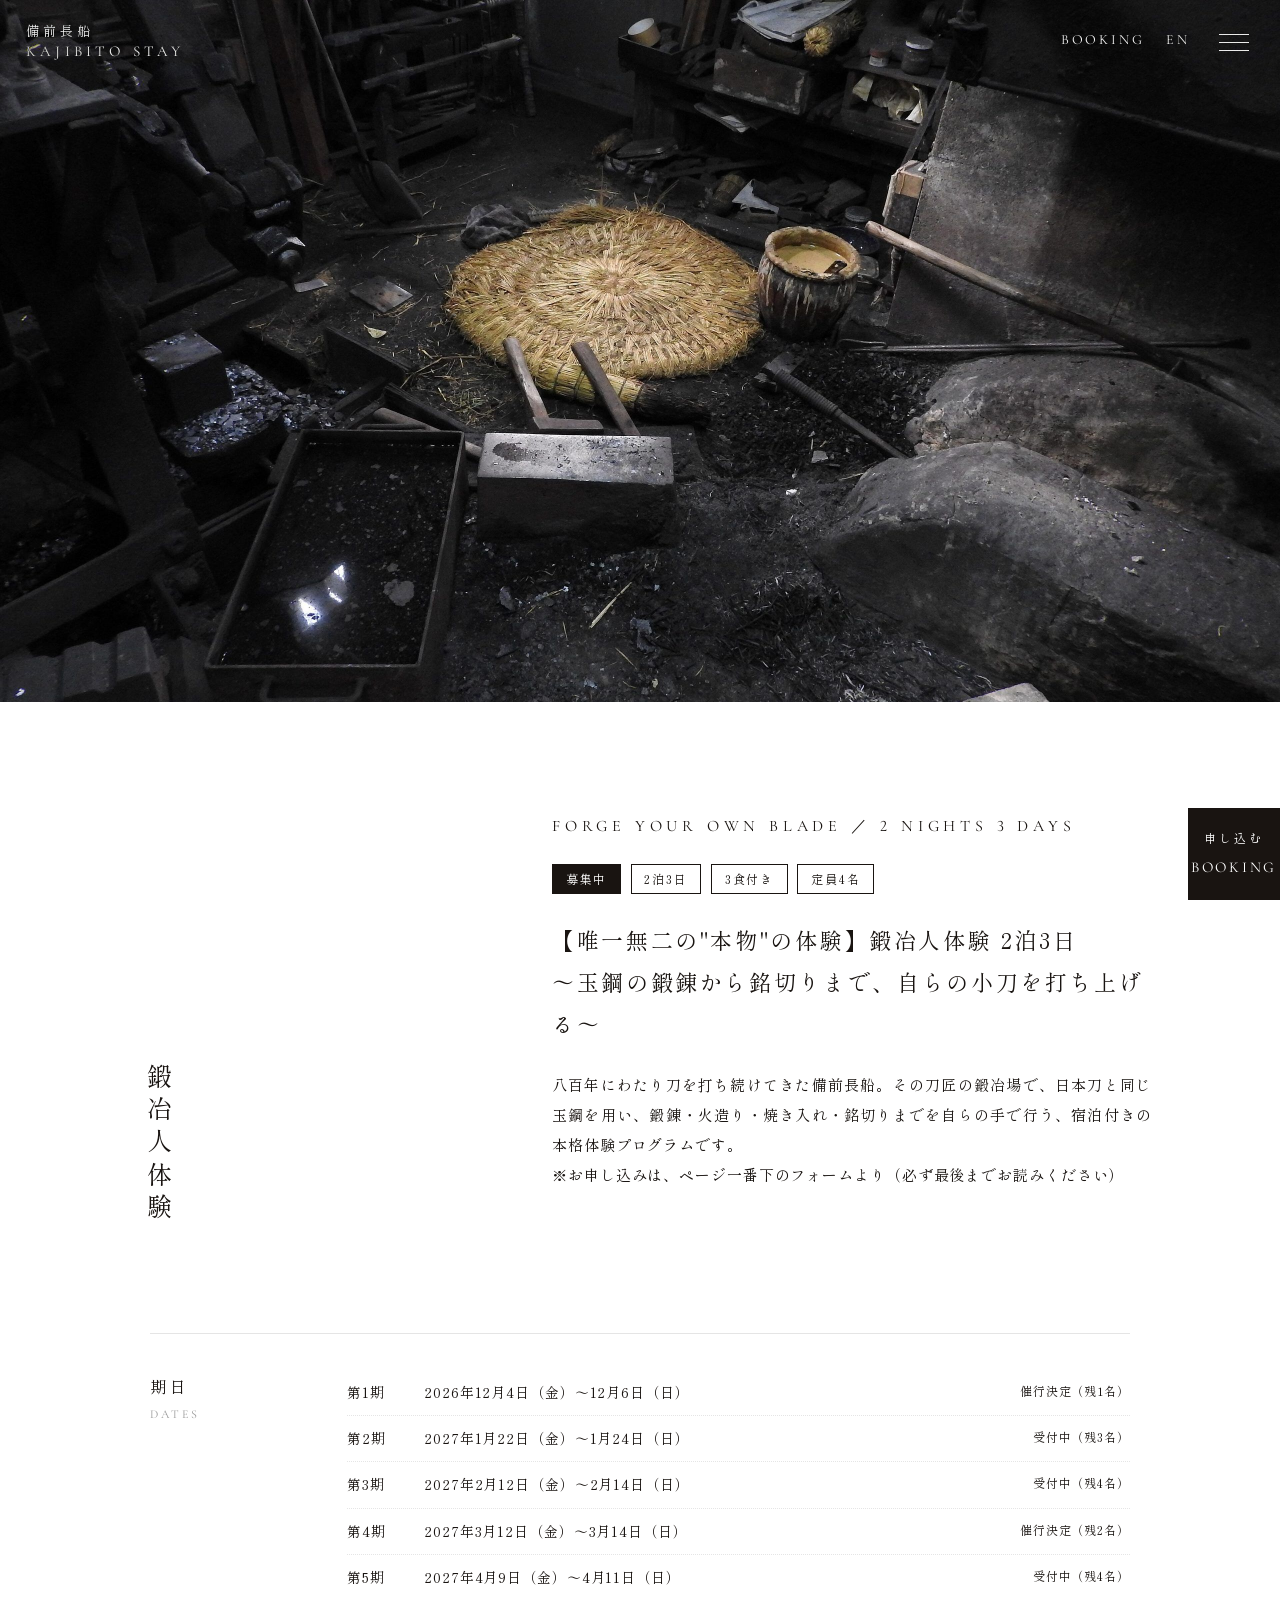
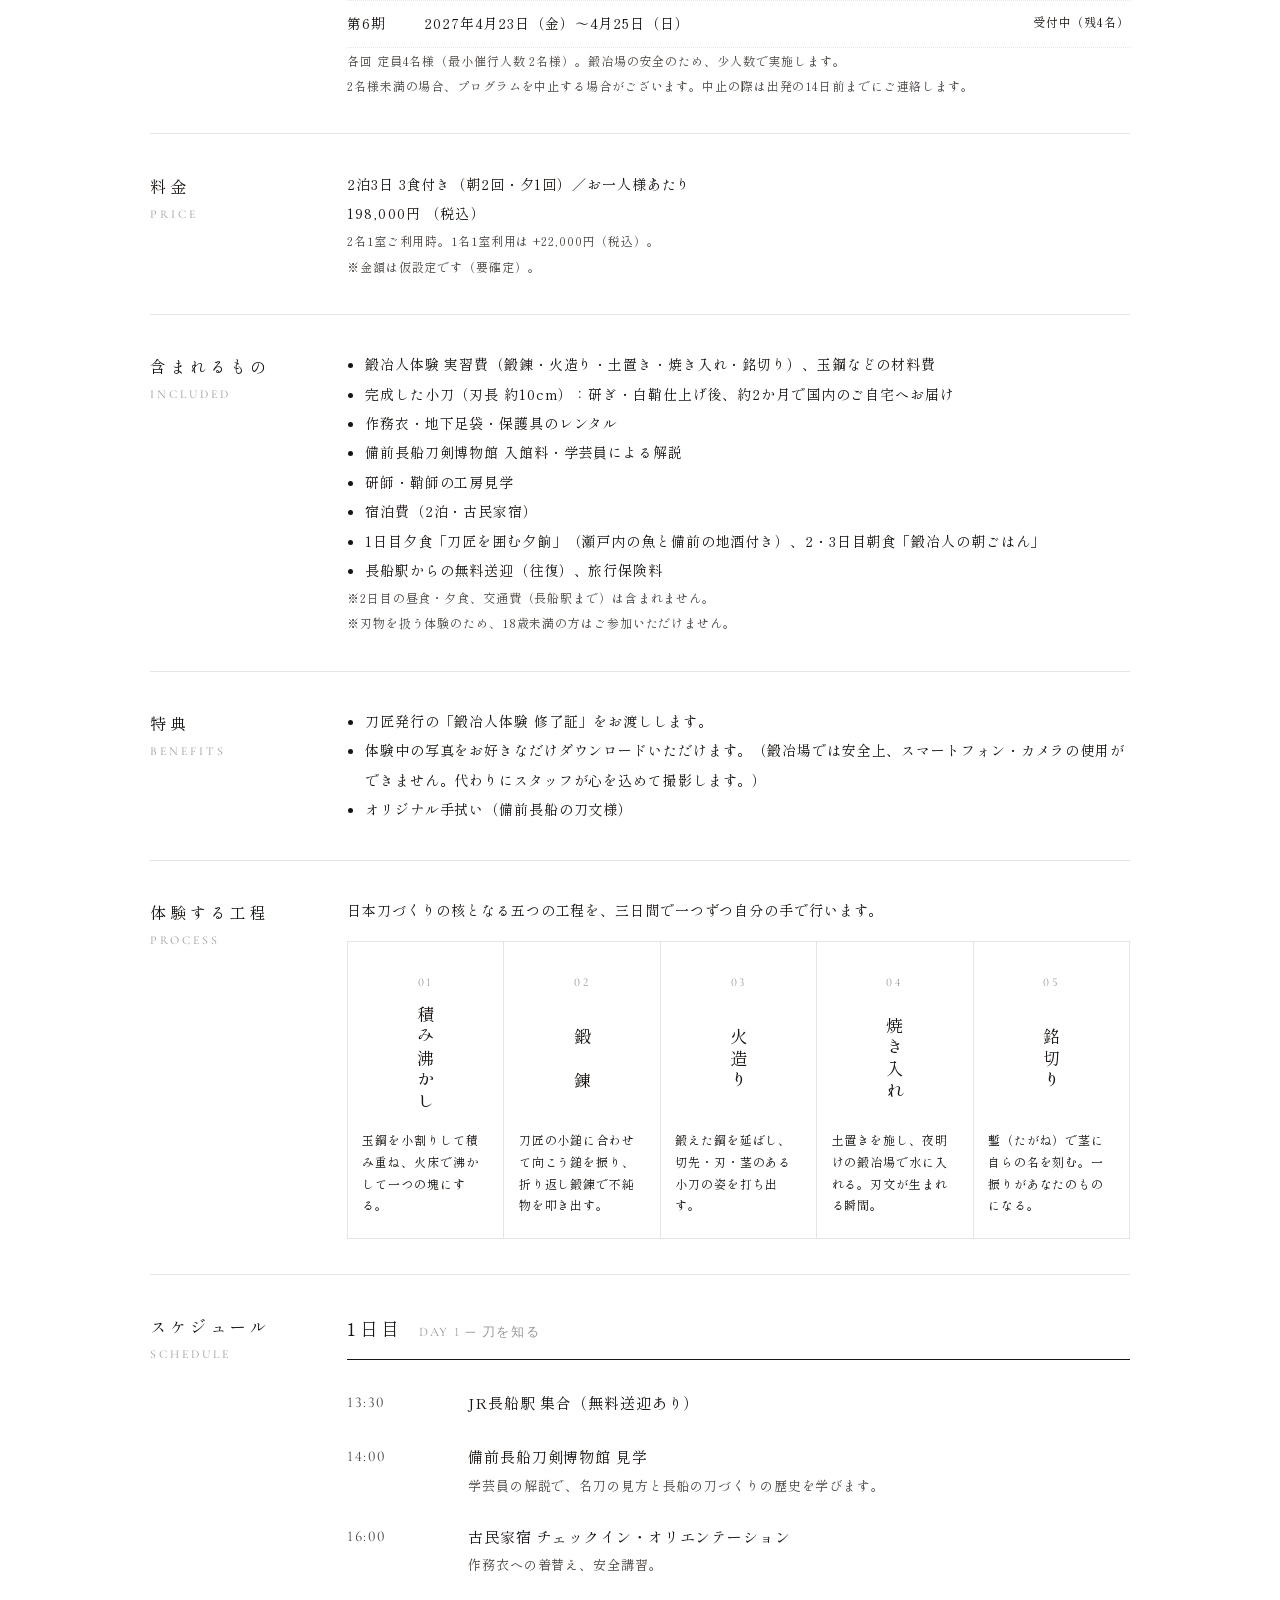
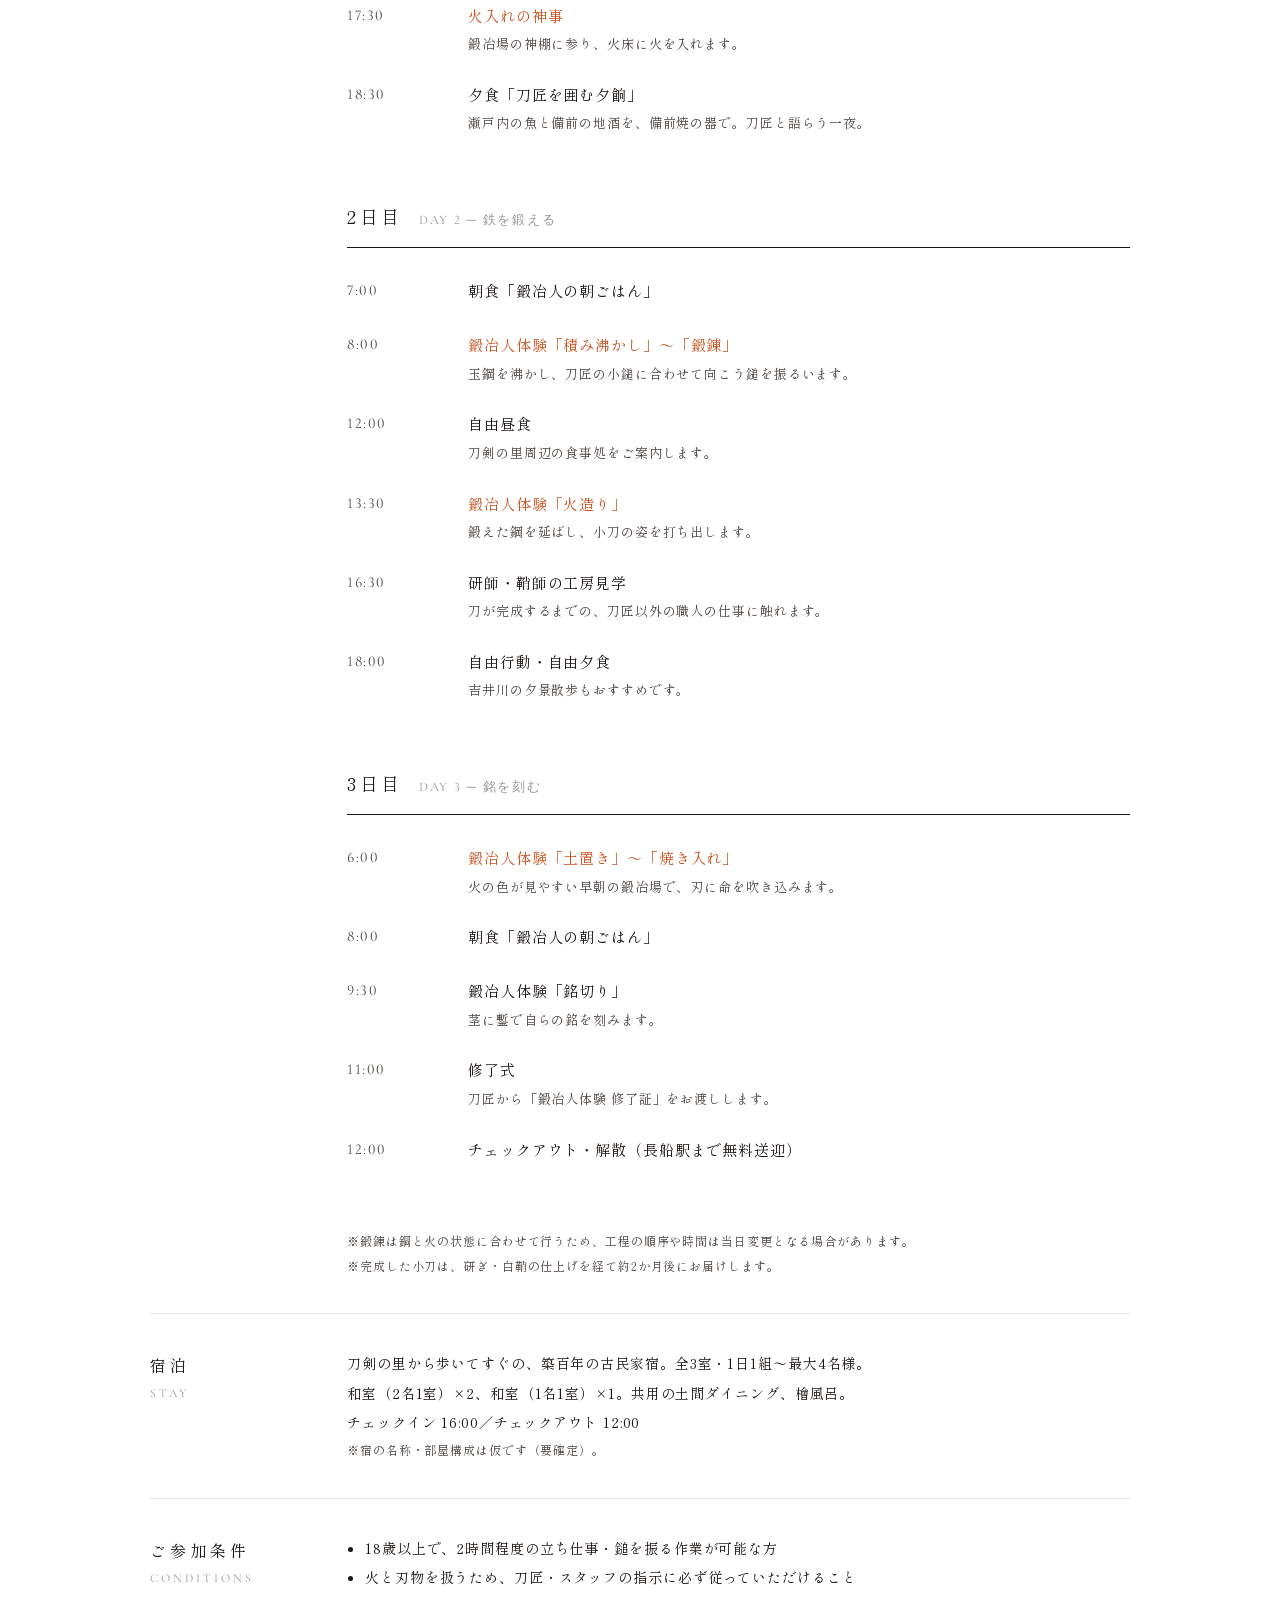
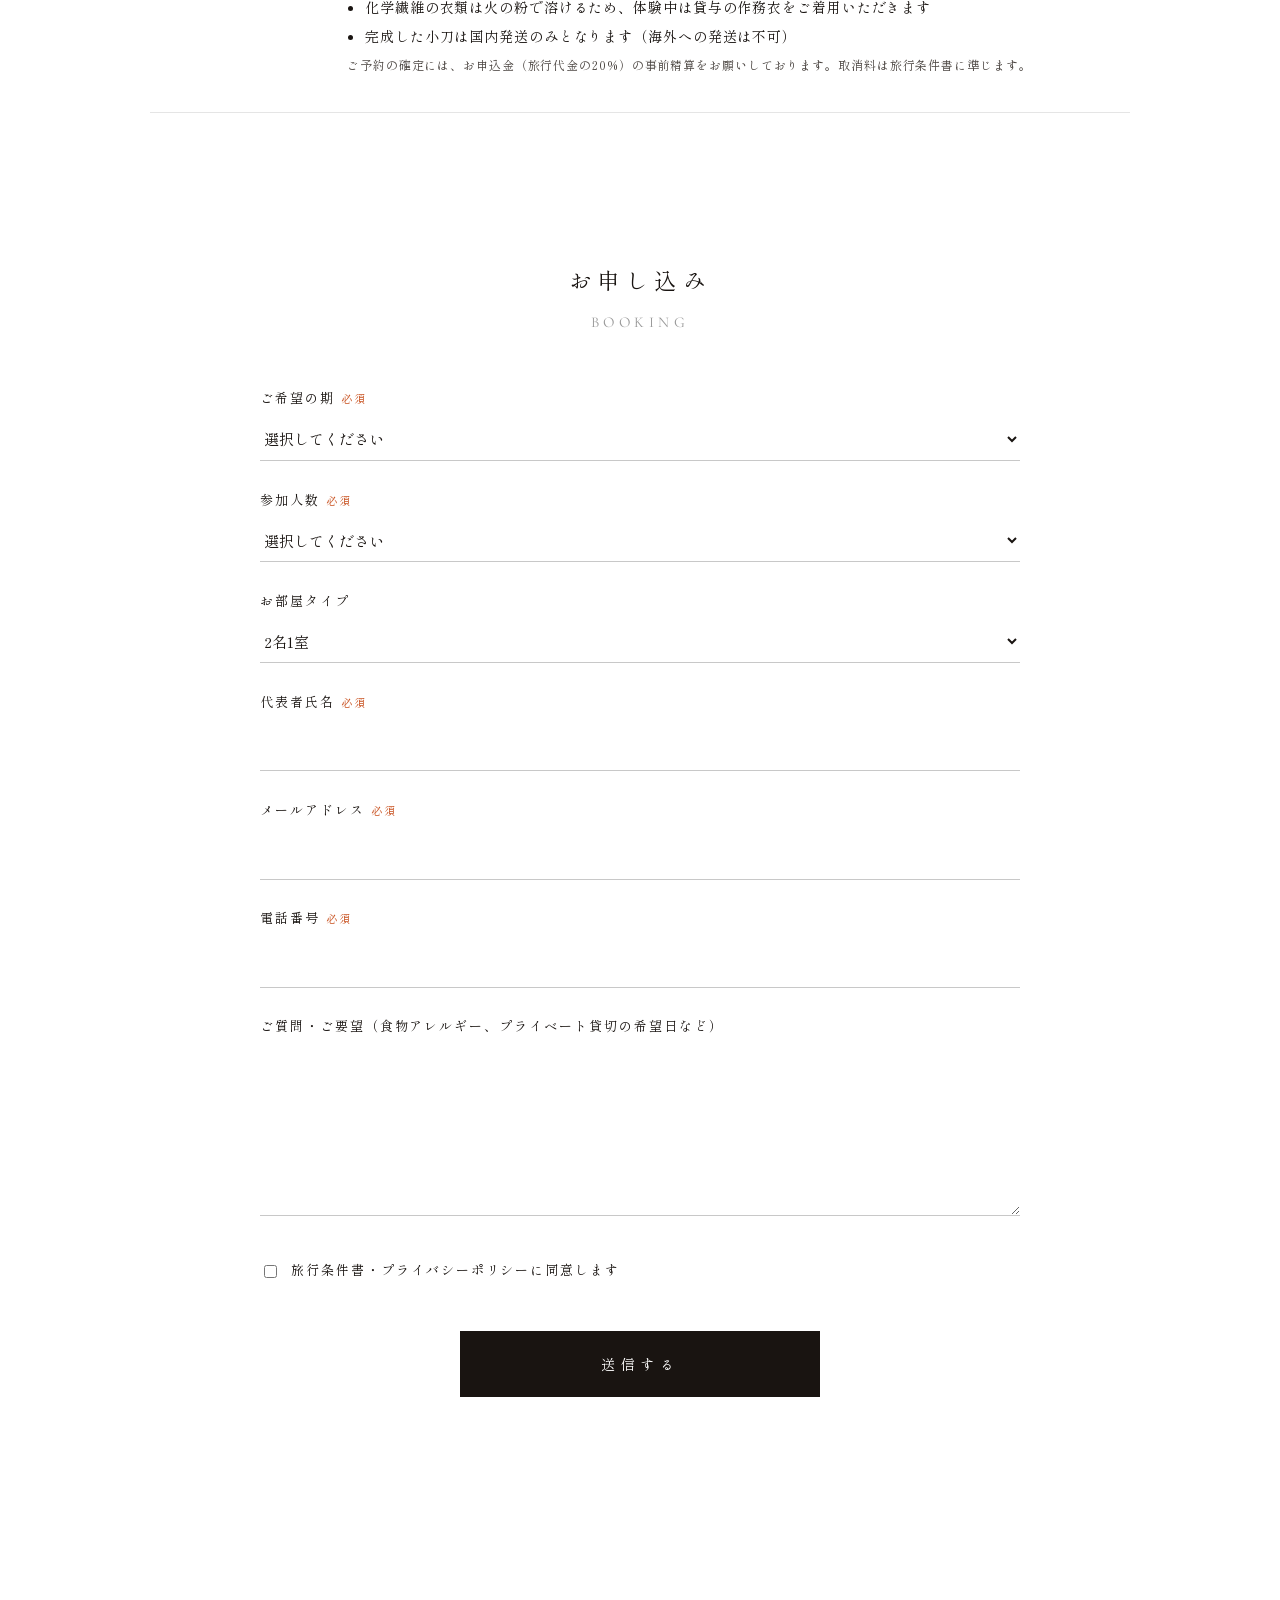
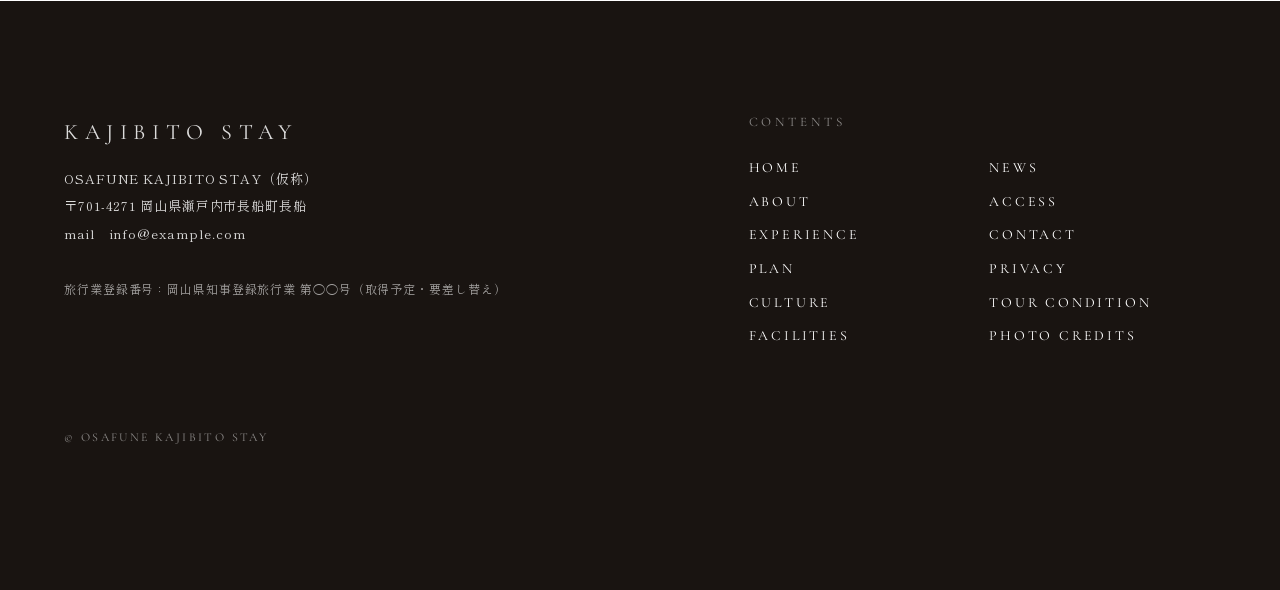
==== commit fb0bb8e0: "写真を挿入（CCライセンス写真＋クレジットページ）、送迎表記を「無料送迎」に変更 Co-Authored-By: Claude Opus 5.5 <noreply@anthropic.com>" ====
--- a/plan.html
+++ b/plan.html
@@ -3,6 +3,7 @@
 <head>
 <meta charset="utf-8">
 <meta name="viewport" content="width=device-width, initial-scale=1">
+<meta name="robots" content="noindex, nofollow">
 <title>鍛冶人体験 2泊3日 | OSAFUNE KAJIBITO STAY</title>
 <meta name="description" content="備前長船の刀匠の鍛冶場で玉鋼を鍛え、自らの小刀を打ち上げる2泊3日の宿泊付き体験プラン。日程・料金・スケジュール・お申し込み。">
 <link rel="preconnect" href="https://fonts.googleapis.com">
@@ -109,7 +110,7 @@
           <li>研師・鞘師の工房見学</li>
           <li>宿泊費（2泊・古民家宿）</li>
           <li>1日目夕食「刀匠を囲む夕餉」（瀬戸内の魚と備前の地酒付き）、2・3日目朝食「鍛冶人の朝ごはん」</li>
-          <li>長船駅からの送迎、旅行保険料</li>
+          <li>長船駅からの無料送迎（往復）、旅行保険料</li>
         </ul>
         <p class="note">※2日目の昼食・夕食、交通費（長船駅まで）は含まれません。<br>※刃物を扱う体験のため、18歳未満の方はご参加いただけません。</p>
       </div>
@@ -146,7 +147,7 @@
         <div class="schedule-day">
           <h3>1日目 <span class="en">DAY 1 ─ 刀を知る</span></h3>
           <ul class="tl">
-            <li><time>13:30</time><div><strong>JR長船駅 集合（送迎）</strong></div></li>
+            <li><time>13:30</time><div><strong>JR長船駅 集合（無料送迎あり）</strong></div></li>
             <li><time>14:00</time><div><strong>備前長船刀剣博物館 見学</strong><span>学芸員の解説で、名刀の見方と長船の刀づくりの歴史を学びます。</span></div></li>
             <li><time>16:00</time><div><strong>古民家宿 チェックイン・オリエンテーション</strong><span>作務衣への着替え、安全講習。</span></div></li>
             <li class="ember"><time>17:30</time><div><strong>火入れの神事</strong><span>鍛冶場の神棚に参り、火床に火を入れます。</span></div></li>
@@ -171,7 +172,7 @@
             <li><time>8:00</time><div><strong>朝食「鍛冶人の朝ごはん」</strong></div></li>
             <li><time>9:30</time><div><strong>鍛冶人体験「銘切り」</strong><span>茎に鏨で自らの銘を刻みます。</span></div></li>
             <li><time>11:00</time><div><strong>修了式</strong><span>刀匠から「鍛冶人体験 修了証」をお渡しします。</span></div></li>
-            <li><time>12:00</time><div><strong>チェックアウト・解散（長船駅まで送迎）</strong></div></li>
+            <li><time>12:00</time><div><strong>チェックアウト・解散（長船駅まで無料送迎）</strong></div></li>
           </ul>
         </div>
         <p class="note">※鍛錬は鋼と火の状態に合わせて行うため、工程の順序や時間は当日変更となる場合があります。<br>※完成した小刀は、研ぎ・白鞘の仕上げを経て約2か月後にお届けします。</p>
@@ -275,6 +276,7 @@
         <li><a href="#entry">CONTACT</a></li>
         <li><a href="#">PRIVACY</a></li>
         <li><a href="#">TOUR CONDITION</a></li>
+        <li><a href="credits.html">PHOTO CREDITS</a></li>
       </ul>
     </div>
   </div>
--- a/css/style.css
+++ b/css/style.css
@@ -38,11 +38,11 @@
 .en { font-family: var(--en); letter-spacing: 0.14em; }
 body { font-variant-numeric: lining-nums; }
 
-/* ---------- 写真枠（images/ に同名ファイルを置くと自動で差し替わる） ---------- */
+/* ---------- 写真枠（style="--img:url(images/xx.jpg)" の画像を main.js が読み込んで背景に設定。無い場合はこのグラデーション） ---------- */
 .photo {
   position: relative;
   background-color: var(--steel);
-  background-image: var(--img), radial-gradient(120% 90% at 50% 110%, #5a2a14 0%, #241a15 45%, #121010 100%);
+  background-image: radial-gradient(120% 90% at 50% 110%, #5a2a14 0%, #241a15 45%, #121010 100%);
   background-size: cover;
   background-position: center;
   overflow: hidden;
@@ -145,10 +145,10 @@
   background: radial-gradient(90% 70% at 50% 120%, #6b2a10 0%, #2a1610 40%, #0d0b0a 85%);
 }
 .hero .photo, .hero video { position: absolute; inset: 0; width: 100%; height: 100%; object-fit: cover; }
-.hero .photo { background-color: transparent; background-image: var(--img); }
+.hero .photo { background-color: transparent; background-image: none; }
 .hero .photo::after { display: none; }
 #sparks { position: absolute; inset: 0; width: 100%; height: 100%; }
-.hero-veil { position: absolute; inset: 0; background: linear-gradient(180deg, rgba(0,0,0,.25), rgba(0,0,0,0) 30%, rgba(0,0,0,.35)); }
+.hero-veil { position: absolute; inset: 0; background: linear-gradient(180deg, rgba(0,0,0,.5), rgba(0,0,0,.28) 40%, rgba(0,0,0,.55)); }
 .hero-copy {
   position: absolute; top: 50%; left: 50%; transform: translate(-50%, -50%); z-index: 4;
   writing-mode: vertical-rl; color: #fff;
@@ -362,6 +362,13 @@
 }
 .btn:hover { background: #3a332e; color: #fff; }
 .form-msg { text-align: center; font-size: 13px; margin-top: 1.4rem; color: var(--ink-soft); min-height: 1.5em; }
+
+/* ---------- 写真クレジット ---------- */
+.credit-list { list-style: none; margin: 0; padding: 0; border-top: 1px solid var(--line); }
+.credit-list li { display: grid; grid-template-columns: 11em 1fr; gap: 1rem; padding: .9rem 0; border-bottom: 1px solid var(--line); font-size: 12px; line-height: 1.9; }
+.credit-list .c-where { color: var(--mute); }
+.credit-list a { text-decoration: underline; text-underline-offset: 2px; }
+@media (max-width: 767px) { .credit-list li { grid-template-columns: 1fr; gap: .2rem; } }
 
 /* ---------- フェードイン ---------- */
 .fade { opacity: 0; transform: translateY(24px); transition: opacity 1.4s ease, transform 1.4s ease; }
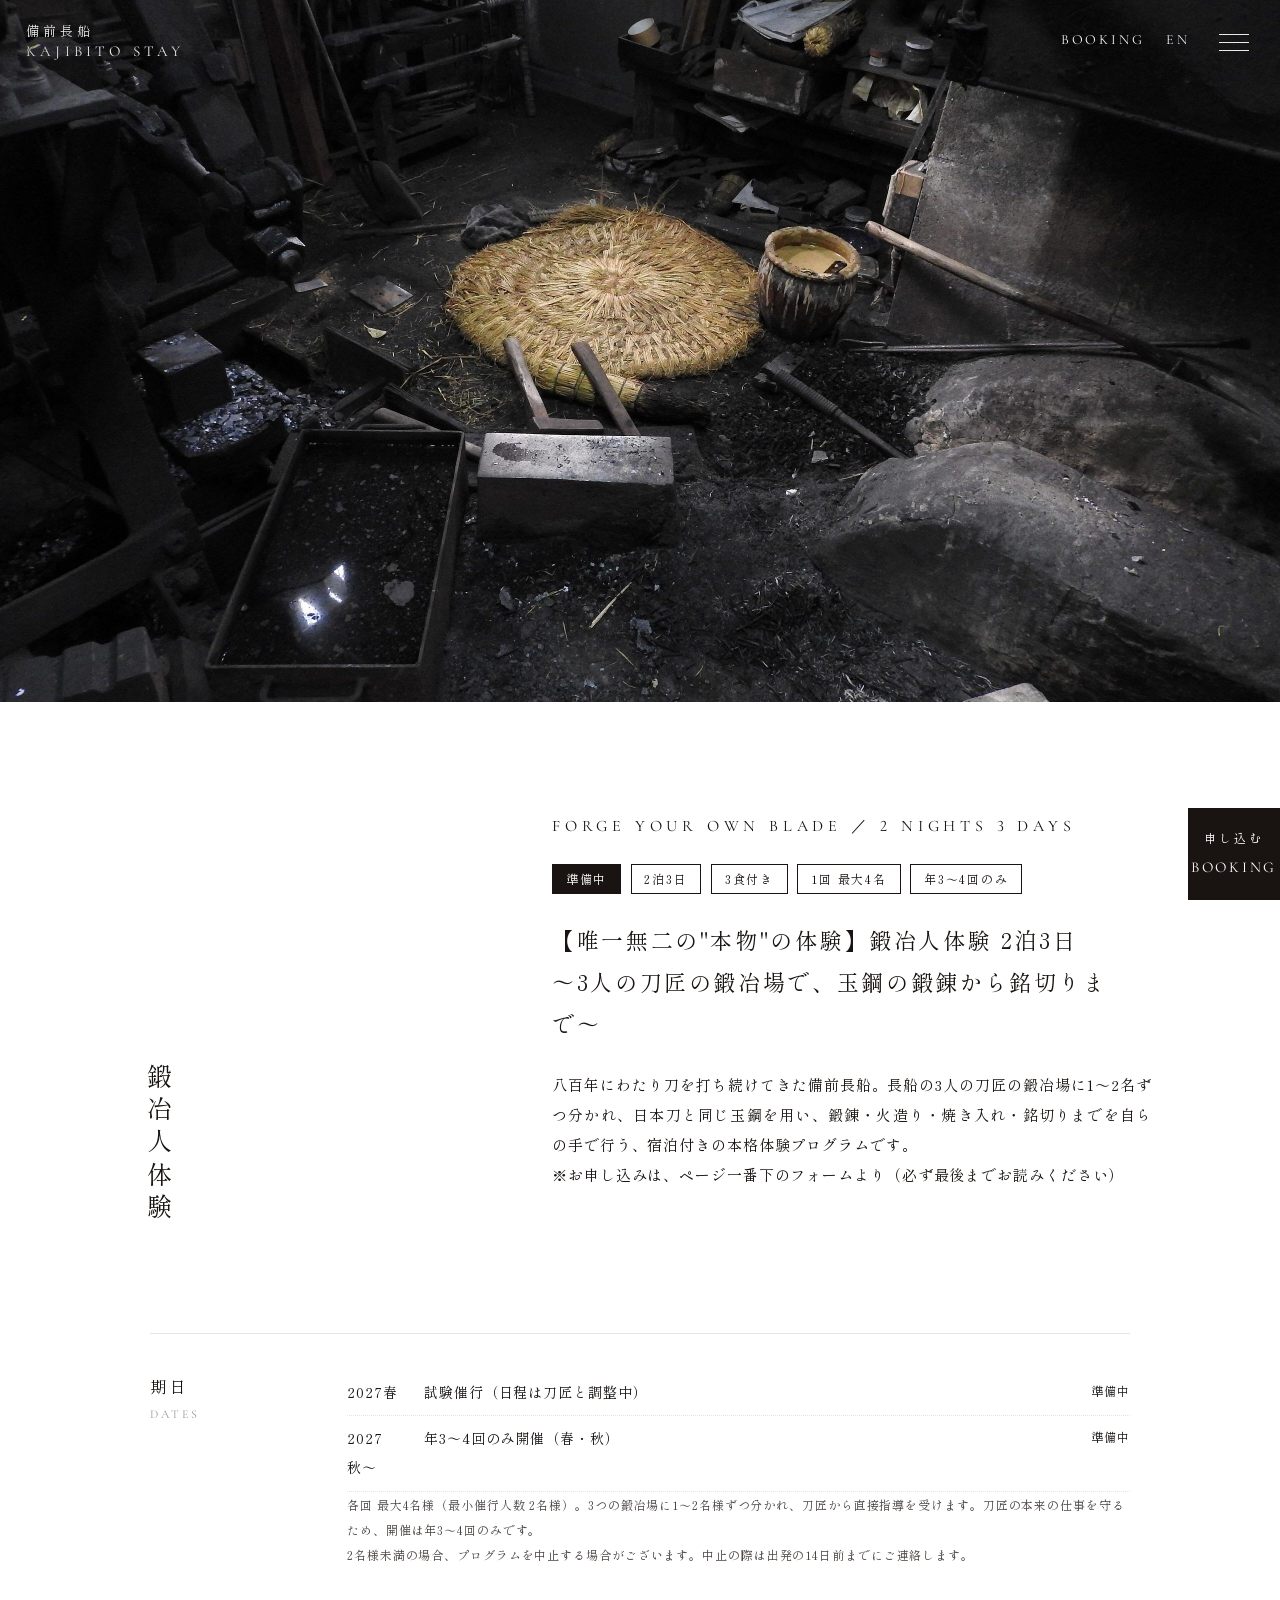
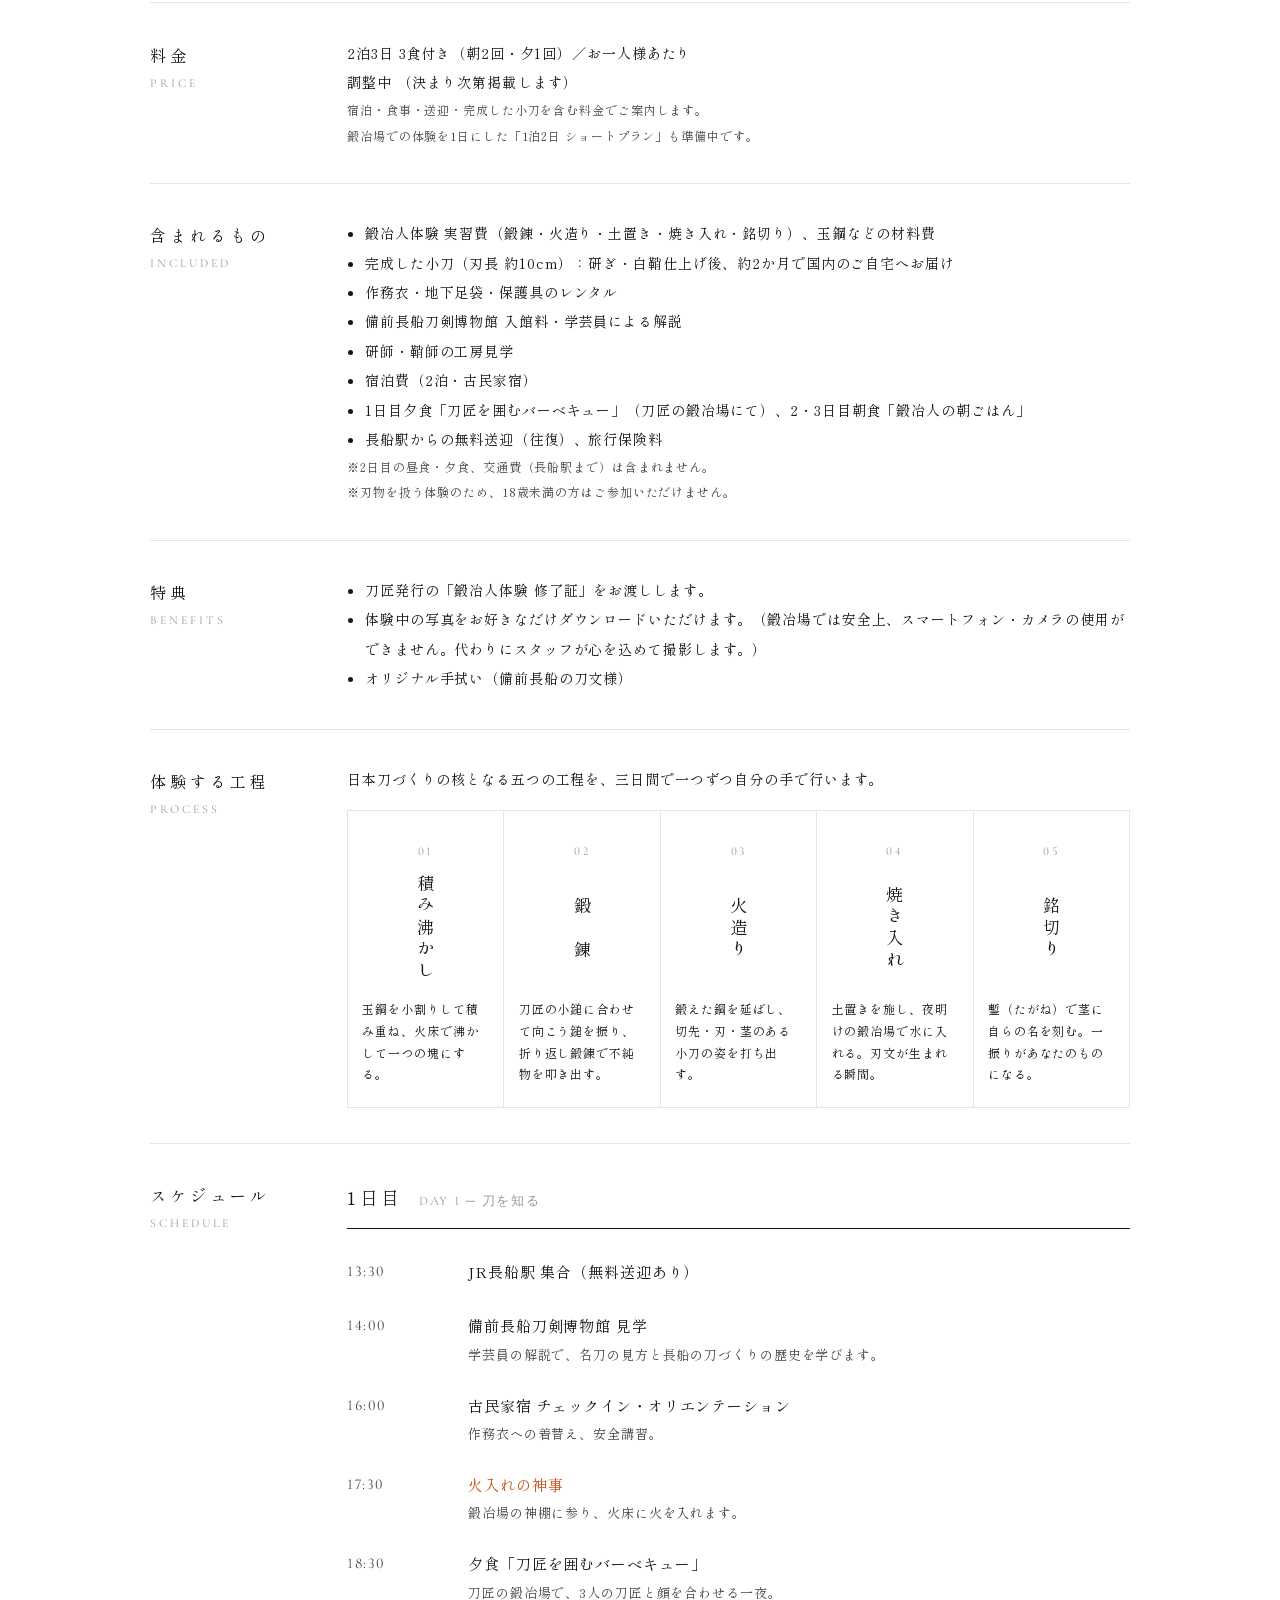
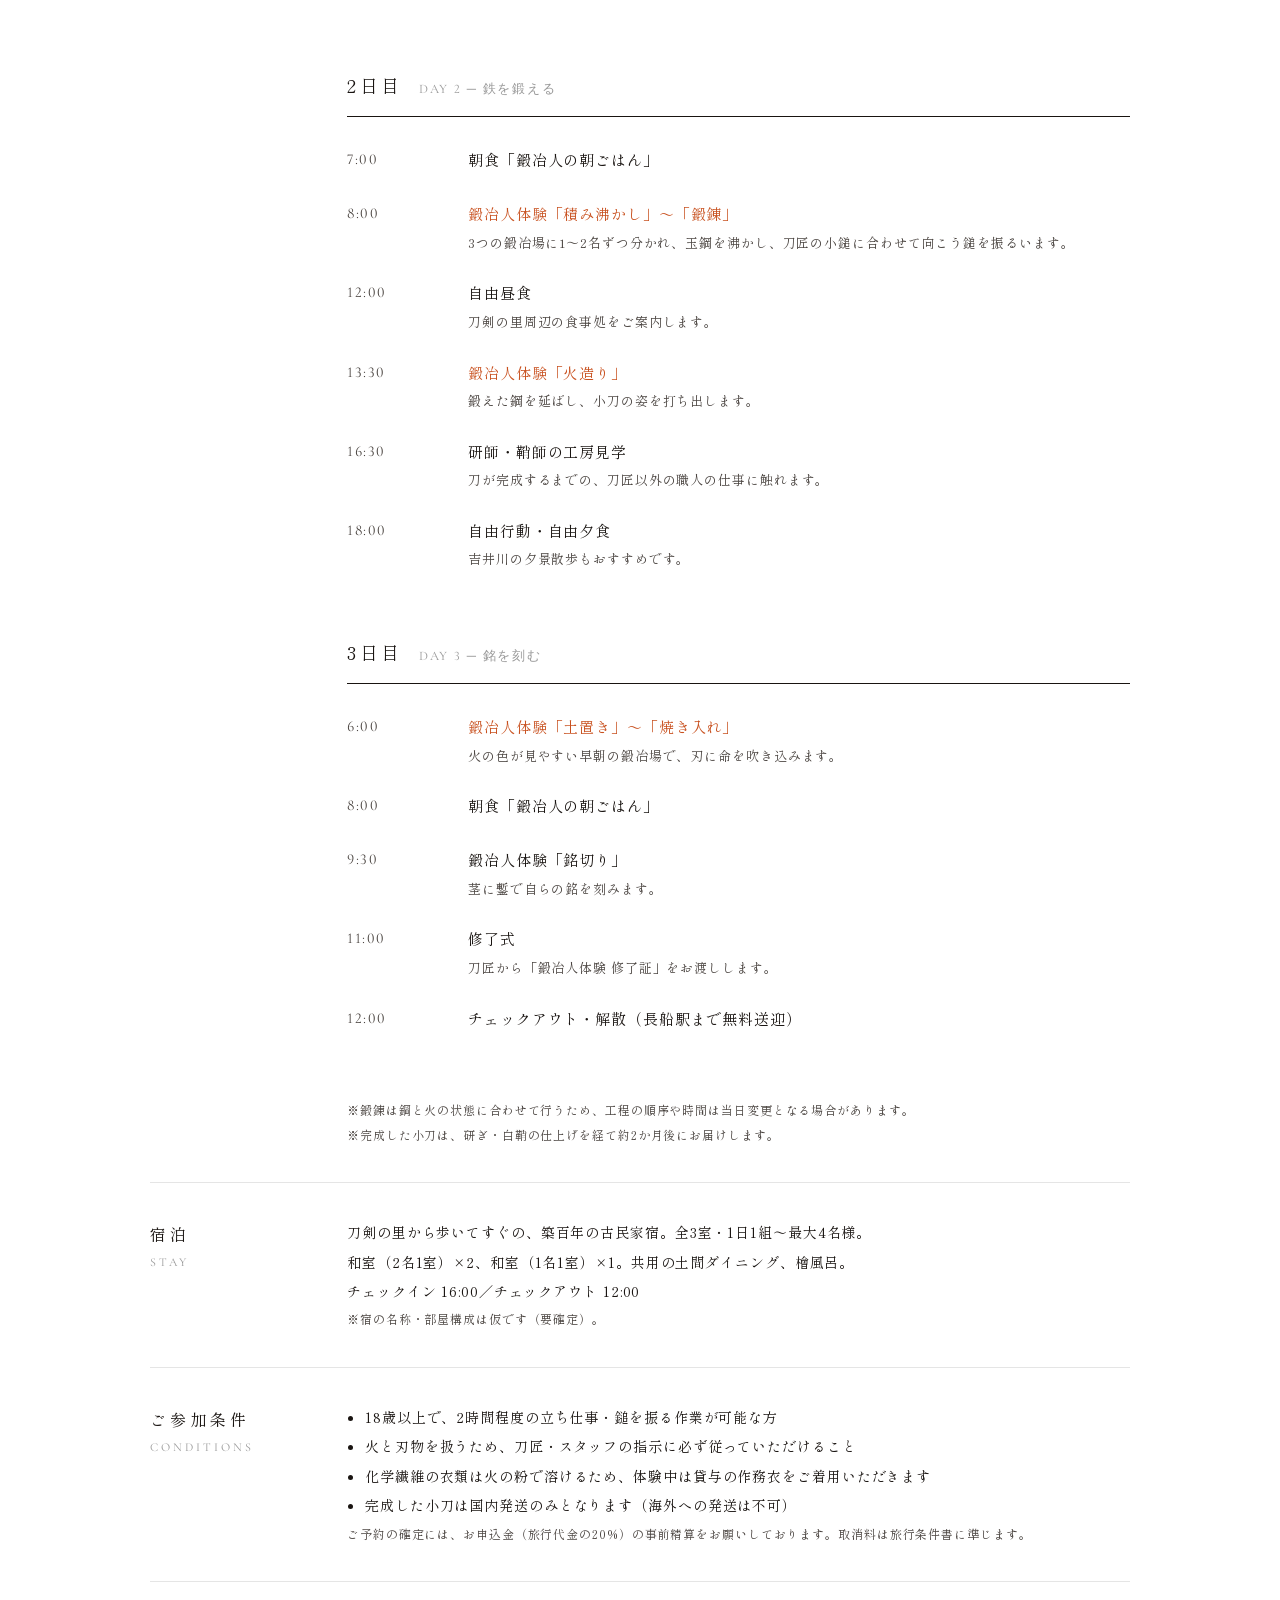
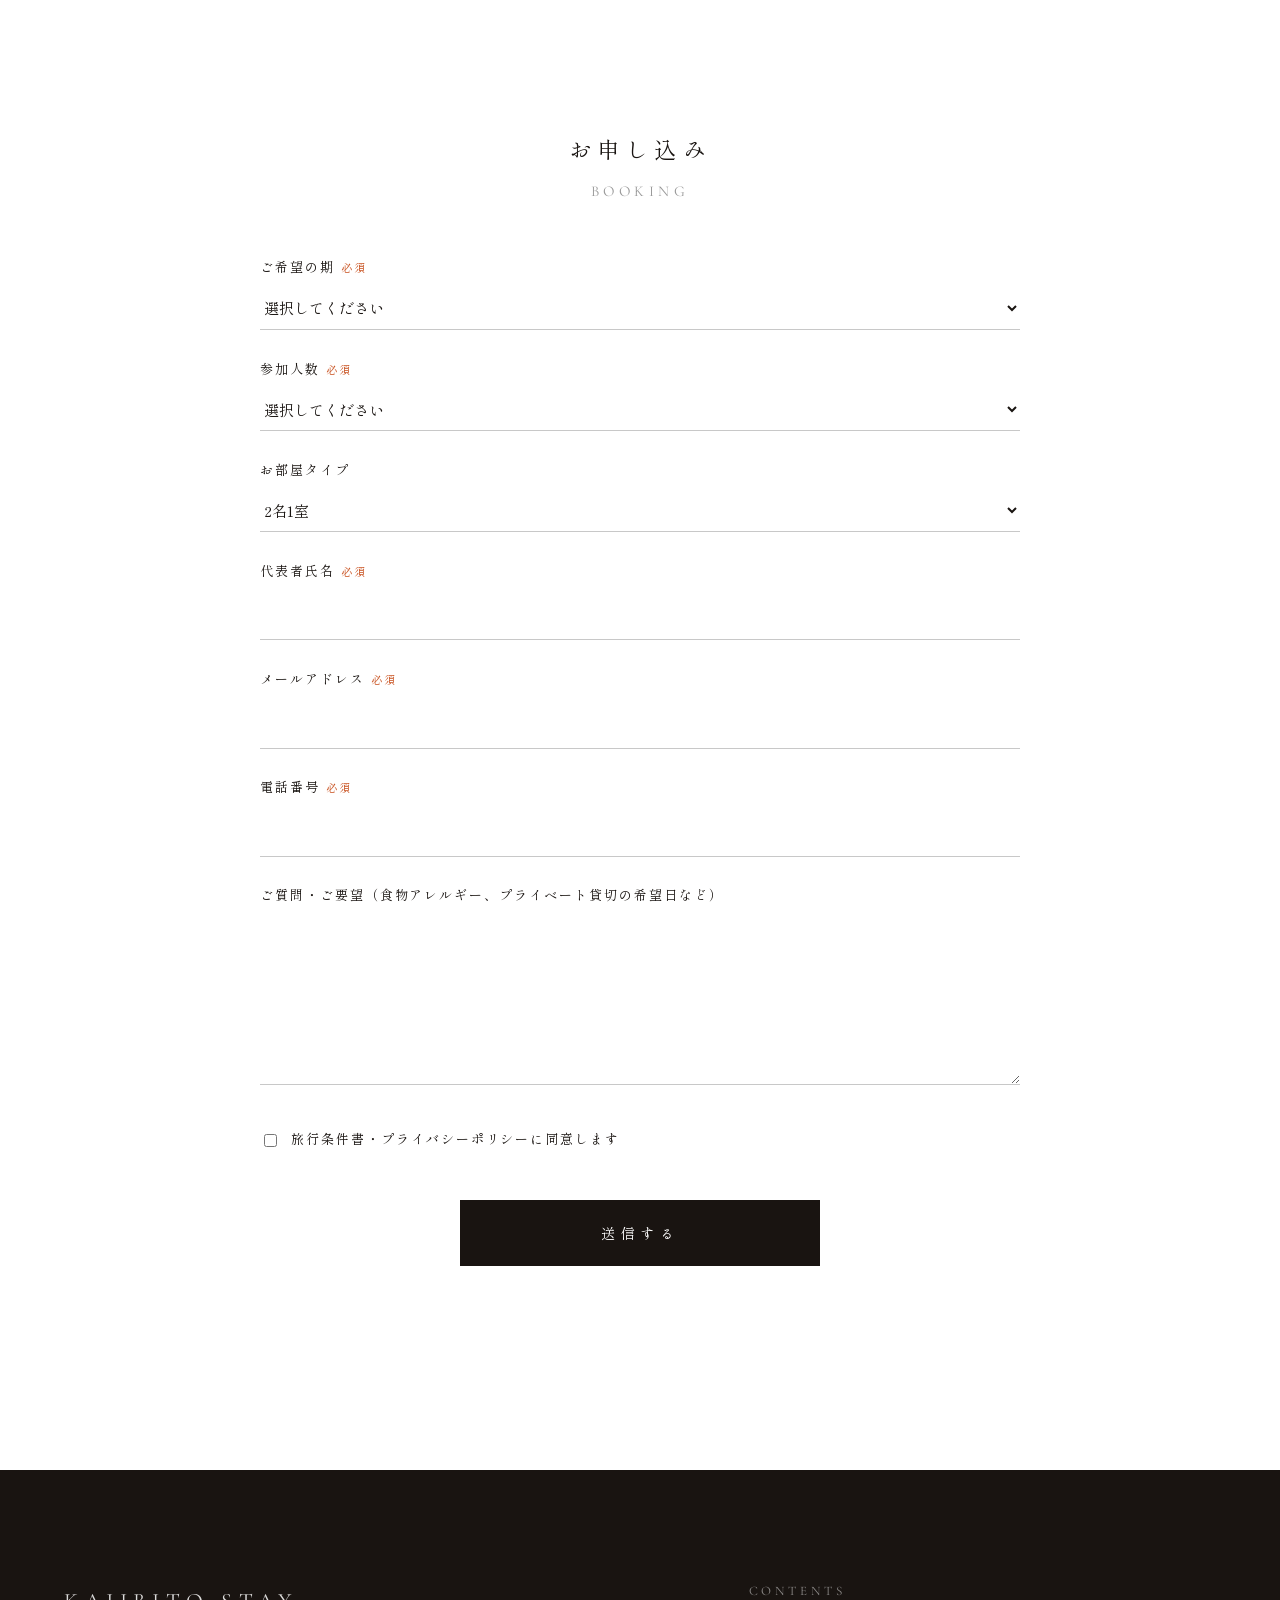
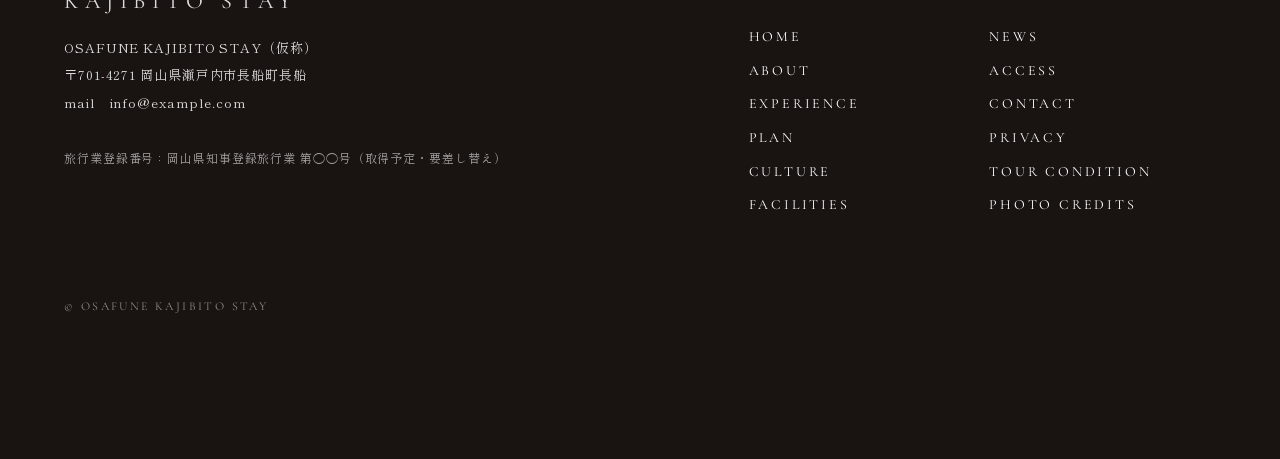
==== commit 6cb7abae: "刀匠の回答を反映：3人の刀匠の鍛冶場に分かれる形、年3〜4回・1回最大4名、刀匠宅でのバーベキュー、料金は調整中、1泊2日プランを準備中に Co-Authored-By: Claude Opus 5." ====
--- a/plan.html
+++ b/plan.html
@@ -60,14 +60,15 @@
     <div class="text-body fade">
       <p class="sub-en">FORGE YOUR OWN BLADE ／ 2 NIGHTS 3 DAYS</p>
       <div class="badge-row">
-        <span class="badge fill">募集中</span>
+        <span class="badge fill">準備中</span>
         <span class="badge">2泊3日</span>
         <span class="badge">3食付き</span>
-        <span class="badge">定員4名</span>
-      </div>
-      <h1>【唯一無二の"本物"の体験】鍛冶人体験 2泊3日<br>〜玉鋼の鍛錬から銘切りまで、自らの小刀を打ち上げる〜</h1>
+        <span class="badge">1回 最大4名</span>
+        <span class="badge">年3〜4回のみ</span>
+      </div>
+      <h1>【唯一無二の"本物"の体験】鍛冶人体験 2泊3日<br>〜3人の刀匠の鍛冶場で、玉鋼の鍛錬から銘切りまで〜</h1>
       <p class="lead">
-        八百年にわたり刀を打ち続けてきた備前長船。その刀匠の鍛冶場で、日本刀と同じ玉鋼を用い、鍛錬・火造り・焼き入れ・銘切りまでを自らの手で行う、宿泊付きの本格体験プログラムです。<br>
+        八百年にわたり刀を打ち続けてきた備前長船。長船の3人の刀匠の鍛冶場に1〜2名ずつ分かれ、日本刀と同じ玉鋼を用い、鍛錬・火造り・焼き入れ・銘切りまでを自らの手で行う、宿泊付きの本格体験プログラムです。<br>
         ※お申し込みは、ページ一番下のフォームより（必ず最後までお読みください）
       </p>
     </div>
@@ -79,14 +80,10 @@
       <h2>期日<small>DATES</small></h2>
       <div>
         <ul class="term-list">
-          <li><span>第1期</span><span>2026年12月4日（金）〜12月6日（日）</span><span class="state">催行決定（残1名）</span></li>
-          <li><span>第2期</span><span>2027年1月22日（金）〜1月24日（日）</span><span class="state">受付中（残3名）</span></li>
-          <li><span>第3期</span><span>2027年2月12日（金）〜2月14日（日）</span><span class="state">受付中（残4名）</span></li>
-          <li><span>第4期</span><span>2027年3月12日（金）〜3月14日（日）</span><span class="state">催行決定（残2名）</span></li>
-          <li><span>第5期</span><span>2027年4月9日（金）〜4月11日（日）</span><span class="state">受付中（残4名）</span></li>
-          <li><span>第6期</span><span>2027年4月23日（金）〜4月25日（日）</span><span class="state">受付中（残4名）</span></li>
-        </ul>
-        <p class="note">各回 定員4名様（最小催行人数 2名様）。鍛冶場の安全のため、少人数で実施します。<br>2名様未満の場合、プログラムを中止する場合がございます。中止の際は出発の14日前までにご連絡します。</p>
+          <li><span>2027春</span><span>試験催行（日程は刀匠と調整中）</span><span class="state">準備中</span></li>
+          <li><span>2027秋〜</span><span>年3〜4回のみ開催（春・秋）</span><span class="state">準備中</span></li>
+        </ul>
+        <p class="note">各回 最大4名様（最小催行人数 2名様）。3つの鍛冶場に1〜2名様ずつ分かれ、刀匠から直接指導を受けます。刀匠の本来の仕事を守るため、開催は年3〜4回のみです。<br>2名様未満の場合、プログラムを中止する場合がございます。中止の際は出発の14日前までにご連絡します。</p>
       </div>
     </div>
 
@@ -94,8 +91,8 @@
       <h2>料金<small>PRICE</small></h2>
       <div>
         <p>2泊3日 3食付き（朝2回・夕1回）／お一人様あたり</p>
-        <p class="price">198,000円<small>（税込）</small></p>
-        <p class="note">2名1室ご利用時。1名1室利用は +22,000円（税込）。<br>※金額は仮設定です（要確定）。</p>
+        <p class="price">調整中<small>（決まり次第掲載します）</small></p>
+        <p class="note">宿泊・食事・送迎・完成した小刀を含む料金でご案内します。<br>鍛冶場での体験を1日にした「1泊2日 ショートプラン」も準備中です。</p>
       </div>
     </div>
 
@@ -109,7 +106,7 @@
           <li>備前長船刀剣博物館 入館料・学芸員による解説</li>
           <li>研師・鞘師の工房見学</li>
           <li>宿泊費（2泊・古民家宿）</li>
-          <li>1日目夕食「刀匠を囲む夕餉」（瀬戸内の魚と備前の地酒付き）、2・3日目朝食「鍛冶人の朝ごはん」</li>
+          <li>1日目夕食「刀匠を囲むバーベキュー」（刀匠の鍛冶場にて）、2・3日目朝食「鍛冶人の朝ごはん」</li>
           <li>長船駅からの無料送迎（往復）、旅行保険料</li>
         </ul>
         <p class="note">※2日目の昼食・夕食、交通費（長船駅まで）は含まれません。<br>※刃物を扱う体験のため、18歳未満の方はご参加いただけません。</p>
@@ -151,14 +148,14 @@
             <li><time>14:00</time><div><strong>備前長船刀剣博物館 見学</strong><span>学芸員の解説で、名刀の見方と長船の刀づくりの歴史を学びます。</span></div></li>
             <li><time>16:00</time><div><strong>古民家宿 チェックイン・オリエンテーション</strong><span>作務衣への着替え、安全講習。</span></div></li>
             <li class="ember"><time>17:30</time><div><strong>火入れの神事</strong><span>鍛冶場の神棚に参り、火床に火を入れます。</span></div></li>
-            <li><time>18:30</time><div><strong>夕食「刀匠を囲む夕餉」</strong><span>瀬戸内の魚と備前の地酒を、備前焼の器で。刀匠と語らう一夜。</span></div></li>
+            <li><time>18:30</time><div><strong>夕食「刀匠を囲むバーベキュー」</strong><span>刀匠の鍛冶場で、3人の刀匠と顔を合わせる一夜。</span></div></li>
           </ul>
         </div>
         <div class="schedule-day">
           <h3>2日目 <span class="en">DAY 2 ─ 鉄を鍛える</span></h3>
           <ul class="tl">
             <li><time>7:00</time><div><strong>朝食「鍛冶人の朝ごはん」</strong></div></li>
-            <li class="ember"><time>8:00</time><div><strong>鍛冶人体験「積み沸かし」〜「鍛錬」</strong><span>玉鋼を沸かし、刀匠の小鎚に合わせて向こう鎚を振るいます。</span></div></li>
+            <li class="ember"><time>8:00</time><div><strong>鍛冶人体験「積み沸かし」〜「鍛錬」</strong><span>3つの鍛冶場に1〜2名ずつ分かれ、玉鋼を沸かし、刀匠の小鎚に合わせて向こう鎚を振るいます。</span></div></li>
             <li><time>12:00</time><div><strong>自由昼食</strong><span>刀剣の里周辺の食事処をご案内します。</span></div></li>
             <li class="ember"><time>13:30</time><div><strong>鍛冶人体験「火造り」</strong><span>鍛えた鋼を延ばし、小刀の姿を打ち出します。</span></div></li>
             <li><time>16:30</time><div><strong>研師・鞘師の工房見学</strong><span>刀が完成するまでの、刀匠以外の職人の仕事に触れます。</span></div></li>
@@ -210,12 +207,9 @@
       <label for="f-term">ご希望の期<em>必須</em></label>
       <select id="f-term" name="term" required>
         <option value="">選択してください</option>
-        <option>第1期　2026年12月4日（金）〜12月6日（日）</option>
-        <option>第2期　2027年1月22日（金）〜1月24日（日）</option>
-        <option>第3期　2027年2月12日（金）〜2月14日（日）</option>
-        <option>第4期　2027年3月12日（金）〜3月14日（日）</option>
-        <option>第5期　2027年4月9日（金）〜4月11日（日）</option>
-        <option>第6期　2027年4月23日（金）〜4月25日（日）</option>
+        <option>2027年 春（試験催行・日程調整中）</option>
+        <option>2027年 秋以降（年3〜4回）</option>
+        <option>1泊2日 ショートプラン（準備中）</option>
         <option>プライベート貸切（希望日をご記入ください）</option>
       </select>
 
@@ -228,7 +222,7 @@
       <label for="f-room">お部屋タイプ</label>
       <select id="f-room" name="room">
         <option>2名1室</option>
-        <option>1名1室（+22,000円）</option>
+        <option>1名1室</option>
       </select>
 
       <label for="f-name">代表者氏名<em>必須</em></label>
